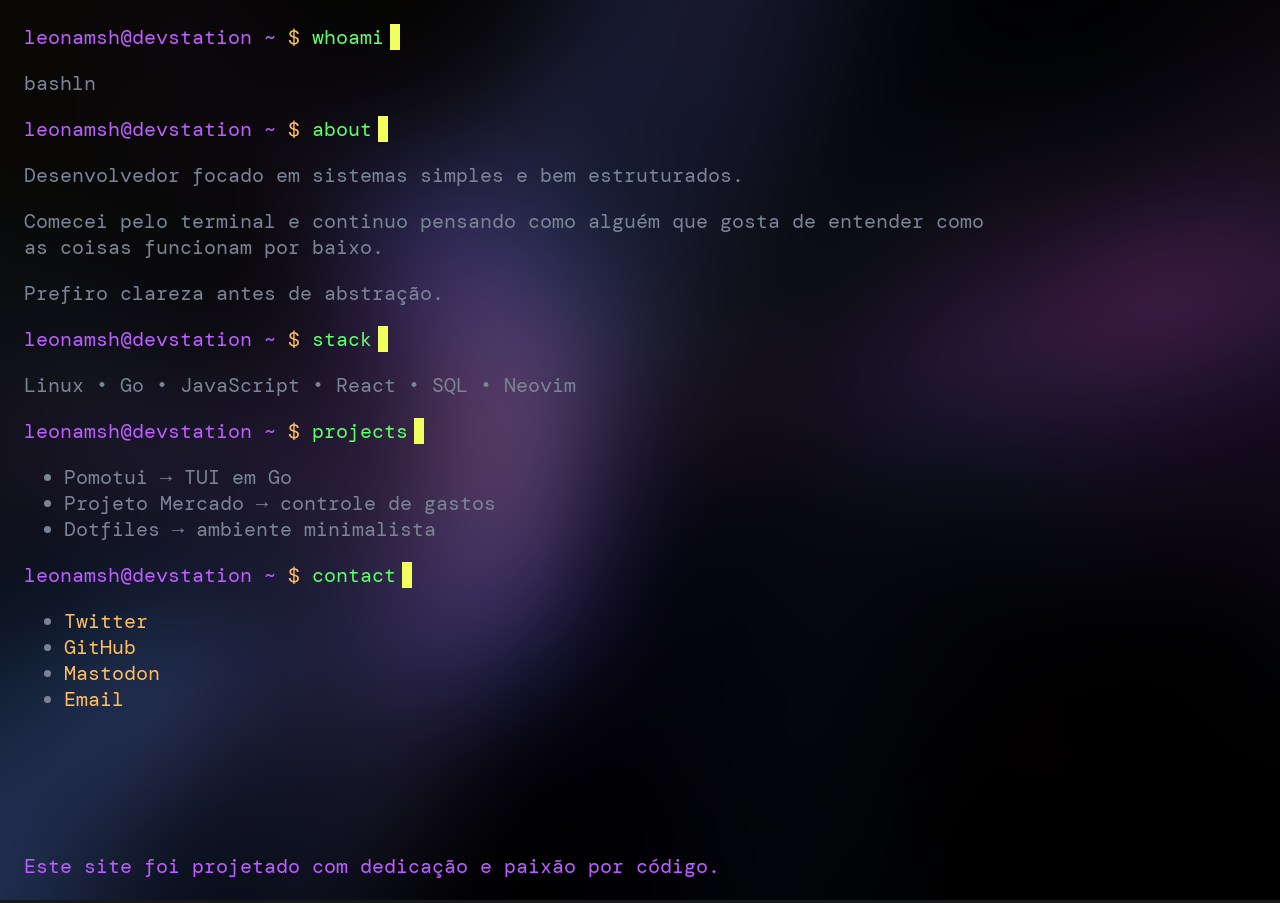
==== index.html @ ba49f823 "refresh portfolio content and accessibility" ====
<!doctype html>
<html lang="pt-br">
  <head>
    <meta charset="UTF-8" />
    <meta name="viewport" content="width=device-width, initial-scale=1" />
    <meta
      name="description"
      content="Portfólio de bashln: projetos, experiência e links."
    />
    <title>Leonamsh | Terminal Portfolio</title>
    <link rel="preconnect" href="https://fonts.googleapis.com" />
    <link rel="preconnect" href="https://fonts.gstatic.com" crossorigin />
    <link
      href="https://fonts.googleapis.com/css2?family=DM+Mono:ital,wght@0,300;0,400;0,500;1,300;1,400;1,500&display=swap"
      rel="stylesheet"
    />
    <link rel="stylesheet" href="assets/style/style.css" />
    <link rel="icon" type="image/x-icon" href="assets/images/favicon.ico" />
  </head>
  <body>
    <main id="terminal-container">
      <section class="terminal-block">
        <div class="typeme">
          <span class="text-secondary">leonamsh@devstation ~ </span
          ><span class="text-background"></span><span class="cursor">$ </span
          ><span class="command">whoami</span>
        </div>
        <div class="output">
          <p>bashln</p>
        </div>
      </section>

      <section class="terminal-block">
        <div class="typeme">
          <span class="text-secondary">leonamsh@devstation ~ </span
          ><span class="text-background"></span><span class="cursor">$ </span
          ><span class="command">about</span>
        </div>
        <div class="output">
          <p>Desenvolvedor focado em sistemas simples e bem estruturados.</p>
          <p>
            Comecei pelo terminal e continuo pensando como alguém que gosta de
            entender como as coisas funcionam por baixo.
          </p>
          <p>Prefiro clareza antes de abstração.</p>
        </div>
      </section>

      <section class="terminal-block">
        <div class="typeme">
          <span class="text-secondary">leonamsh@devstation ~ </span
          ><span class="text-background"></span><span class="cursor">$ </span
          ><span class="command">stack</span>
        </div>
        <div class="output">
          <p>Linux • Go • JavaScript • React • SQL • Neovim</p>
        </div>
      </section>

      <section class="terminal-block">
        <div class="typeme">
          <span class="text-secondary">leonamsh@devstation ~ </span
          ><span class="text-background"></span><span class="cursor">$ </span
          ><span class="command">projects</span>
        </div>
        <div class="output">
          <ul>
            <li>Pomotui → TUI em Go</li>
            <li>Projeto Mercado → controle de gastos</li>
            <li>Dotfiles → ambiente minimalista</li>
          </ul>
        </div>
      </section>

      <section class="terminal-block">
        <div class="typeme">
          <span class="text-secondary">leonamsh@devstation ~ </span
          ><span class="text-background"></span><span class="cursor">$ </span
          ><span class="command">contact</span>
        </div>
        <div class="output">
          <ul class="links">
            <li>
              <a
                class="twitter"
                href="https://x.com/bashln"
                aria-label="Twitter @bashln"
                rel="noopener noreferrer"
                target="_blank"
              >
                Twitter
              </a>
            </li>
            <li>
              <a
                class="github"
                href="https://github.com/bashln"
                aria-label="GitHub bashln"
                rel="noopener noreferrer"
                target="_blank"
              >
                GitHub
              </a>
            </li>
            <li>
              <a
                class="mastodon"
                href="https://mastodon.social/@leonam"
                aria-label="Mastodon @leonam@mastodon.social"
                rel="noopener noreferrer"
                target="_blank"
              >
                Mastodon
              </a>
            </li>
            <li>
              <a
                class="email"
                href="mailto:lpdmonteiro@gmail.com"
                aria-label="Email lpdmonteiro@gmail.com"
              >
                Email
              </a>
            </li>
          </ul>
        </div>
      </section>
    </main>
    <footer>Este site foi projetado com dedicação e paixão por código.</footer>
    <script type="module" src="assets/js/main.js"></script>
  </body>
</html>
---- assets/style/style.css ----
:root {
  --cyberdream-bg: #16181a;
  --cyberdream-bg-alt: #1e2124;
  --cyberdream-bg-highlight: #3c4048;
  --cyberdream-fg: #ffffff;
  --cyberdream-grey: #7b8496;
  --cyberdream-blue: #5ea1ff;
  --cyberdream-green: #5eff6c;
  --cyberdream-cyan: #5ef1ff;
  --cyberdream-red: #ff6e5e;
  --cyberdream-yellow: #f1ff5e;
  --cyberdream-magenta: #ff5ef1;
  --cyberdream-pink: #ff5ea0;
  --cyberdream-orange: #ffbd5e;
  --cyberdream-purple: #bd5eff;
}

* {
  background-color: transparent;
  font-family: "DM Mono", monospace;
  font-weight: 400;
  color: var(--cyberdream-grey);
}

body {
  min-height: 95vh;
  padding: 1rem;
  display: flex;
  flex-direction: column;
  font-size: 1rem;
  background-image: url("../images/bg-blurred.png");
  background-color: var(--cyberdream-bg);
  background-size: cover;
  background-attachment: fixed;
}

h3 {
  display: inline-block;
  font-size: inherit;
  padding: 0 0.5em;
  margin-bottom: 0;
  background-color: var(--cyberdream-bg-highlight);
  color: var(--cyberdream-cyan);
}

a {
  color: var(--cyberdream-orange);
  text-decoration: none;
}

footer {
  color: var(--cyberdream-purple);
  margin-top: auto;
}

.command {
  color: var(--cyberdream-green);
}

.text-background {
  color: var(--cyberdream-purple);
}

.text-secondary {
  color: var(--cyberdream-purple);
}

.linkedin:hover,
.twitter:hover {
  color: var(--cyberdream-red);
}

.bluesky:hover,
.mastodon:hover {
  color: var(--cyberdream-blue);
}

.instagram:hover {
  color: var(--cyberdream-red);
}

.github:hover {
  color: var(--cyberdream-green);
}

.cursor {
  color: var(--cyberdream-orange);
}

.terminal-block {
  opacity: 0;
  animation: fadeInBlock 0.5s ease-out forwards;
  margin-bottom: 1rem;
}

.typeme {
  width: 0;
  animation:
    typing var(--typing-speed) steps(var(--num-chars)) forwards,
    blink 0.5s step-end infinite alternate; /* Adicione esta parte de volta */
  white-space: nowrap;
  overflow: hidden;
  border-right: 10px solid var(--cyberdream-yellow);
}

.output {
  width: 100%;
  max-width: 80ch;
  opacity: 0;
  animation: fade 1s ease-out forwards;
}
.output > * {
  opacity: 0;
  animation: fadeIn 1s ease-out forwards;
}

@keyframes typing {
  0% {
    width: 0;
  }
  100% {
    width: calc(var(--num-chars) * 1ch + 0.5ch);
  }
}

@keyframes blink {
  50% {
    border-color: transparent;
  }
}

@keyframes fadeIn {
  from {
    opacity: 0;
  }
  to {
    opacity: 1;
  }
}

@keyframes fadeInBlock {
  0% {
    opacity: 0;
    transform: translateY(10px);
  }
  100% {
    opacity: 1;
    transform: translateY(0);
  }
}

@keyframes fade {
  0% {
    opacity: 0;
  }
  50% {
    opacity: 0;
  }
  100% {
    opacity: 1;
  }
}
@media (min-width: 600px) {
  body {
    font-size: 1.25rem;
  }
}

@media (prefers-reduced-motion: reduce) {
  * {
    animation: none !important;
    transition: none !important;
  }
  html:focus-within {
    scroll-behavior: auto;
  }
}
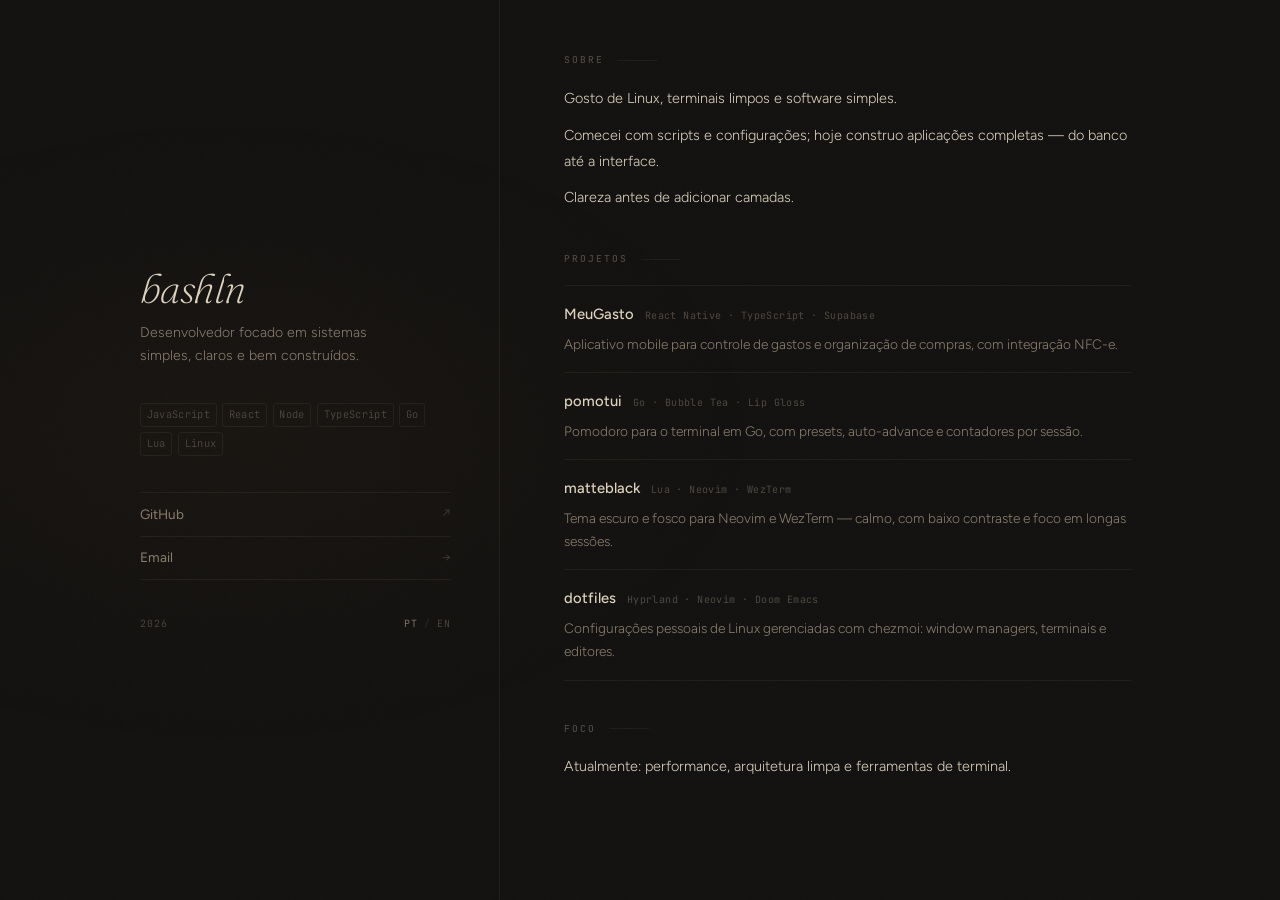
==== commit 1ed57152: "refactor: complete portfolio redesign with warm graphite palette, bilingual JS, and grain texture" ====
--- a/index.html
+++ b/index.html
@@ -5,128 +5,313 @@
     <meta name="viewport" content="width=device-width, initial-scale=1" />
     <meta
       name="description"
-      content="Portfólio de bashln: projetos, experiência e links."
-    />
-    <title>Leonamsh | Terminal Portfolio</title>
+      content="bashln — desenvolvedor focado em sistemas simples, claros e bem construídos."
+    />
+    <meta name="theme-color" content="#121110" />
+    <meta name="color-scheme" content="dark" />
+    <link rel="canonical" href="https://bashln.github.io/portfolio/" />
+    <meta property="og:type" content="website" />
+    <meta property="og:title" content="bashln" />
+    <meta
+      property="og:description"
+      content="Desenvolvedor focado em sistemas simples, claros e bem construídos."
+    />
+    <meta property="og:url" content="https://bashln.github.io/portfolio/" />
+    <meta
+      property="og:image"
+      content="https://bashln.github.io/portfolio/assets/images/og.png"
+    />
+    <meta property="og:image:width" content="1200" />
+    <meta property="og:image:height" content="630" />
+    <meta property="og:image:alt" content="bashln — portfolio" />
+    <meta property="og:locale" content="pt_BR" />
+    <meta property="og:locale:alternate" content="en_US" />
+    <meta name="twitter:card" content="summary_large_image" />
+    <title>bashln</title>
+    <script type="application/ld+json">
+      {
+        "@context": "https://schema.org",
+        "@type": "Person",
+        "name": "bashln",
+        "url": "https://bashln.github.io/portfolio/",
+        "email": "lpdmonteiro@gmail.com",
+        "jobTitle": "Desenvolvedor",
+        "description": "Desenvolvedor focado em sistemas simples, claros e bem construídos.",
+        "sameAs": ["https://github.com/bashln"]
+      }
+    </script>
     <link rel="preconnect" href="https://fonts.googleapis.com" />
     <link rel="preconnect" href="https://fonts.gstatic.com" crossorigin />
     <link
-      href="https://fonts.googleapis.com/css2?family=DM+Mono:ital,wght@0,300;0,400;0,500;1,300;1,400;1,500&display=swap"
+      href="https://fonts.googleapis.com/css2?family=Fraunces:ital,opsz,wght@0,9..144,200;1,9..144,200&family=JetBrains+Mono:wght@400;500&family=Figtree:wght@300;400;500&display=swap"
       rel="stylesheet"
     />
     <link rel="stylesheet" href="assets/style/style.css" />
     <link rel="icon" type="image/x-icon" href="assets/images/favicon.ico" />
+    <link
+      rel="icon"
+      type="image/png"
+      sizes="32x32"
+      href="assets/images/favicon-32x32.png"
+    />
+    <link
+      rel="icon"
+      type="image/png"
+      sizes="16x16"
+      href="assets/images/favicon-16x16.png"
+    />
+    <link
+      rel="icon"
+      type="image/png"
+      sizes="192x192"
+      href="assets/images/android-chrome-192x192.png"
+    />
+    <link
+      rel="icon"
+      type="image/png"
+      sizes="512x512"
+      href="assets/images/android-chrome-512x512.png"
+    />
+    <link
+      rel="apple-touch-icon"
+      sizes="180x180"
+      href="assets/images/apple-touch-icon.png"
+    />
   </head>
   <body>
-    <main id="terminal-container">
-      <section class="terminal-block">
-        <div class="typeme">
-          <span class="text-secondary">leonamsh@devstation ~ </span
-          ><span class="text-background"></span><span class="cursor">$ </span
-          ><span class="command">whoami</span>
+    <div class="layout">
+      <aside class="sidebar">
+        <div class="sidebar-inner">
+          <header class="identity">
+            <h1>bashln</h1>
+            <p
+              class="tagline"
+              data-pt="Desenvolvedor focado em sistemas simples, claros e bem construídos."
+              data-en="Developer focused on simple, clear, and well-built systems."
+            >
+              Desenvolvedor focado em sistemas simples, claros e bem construídos.
+            </p>
+          </header>
+
+          <p class="stack">
+            <span>JavaScript</span><span>React</span><span>Node</span
+            ><span>TypeScript</span><span>Go</span><span>Lua</span
+            ><span>Linux</span>
+          </p>
+
+          <nav
+            class="links"
+            aria-label="Principal"
+            data-aria-pt="Principal"
+            data-aria-en="Primary"
+          >
+            <a
+              href="https://github.com/bashln"
+              rel="noopener noreferrer"
+              target="_blank"
+            >
+              <span>GitHub</span>
+              <span class="link-arrow">↗</span>
+            </a>
+            <a href="mailto:lpdmonteiro@gmail.com">
+              <span>Email</span>
+              <span class="link-arrow">→</span>
+            </a>
+          </nav>
+
+          <footer class="meta-row">
+            <span class="year">2026</span>
+            <div
+              class="lang-toggle"
+              role="group"
+              aria-label="Idioma / Language"
+            >
+              <button type="button" data-lang="pt" aria-current="true">
+                PT
+              </button>
+              <span class="lang-sep" aria-hidden="true">/</span>
+              <button type="button" data-lang="en">EN</button>
+            </div>
+          </footer>
         </div>
-        <div class="output">
-          <p>bashln</p>
-        </div>
-      </section>
-
-      <section class="terminal-block">
-        <div class="typeme">
-          <span class="text-secondary">leonamsh@devstation ~ </span
-          ><span class="text-background"></span><span class="cursor">$ </span
-          ><span class="command">about</span>
-        </div>
-        <div class="output">
-          <p>Desenvolvedor focado em sistemas simples e bem estruturados.</p>
-          <p>
-            Comecei pelo terminal e continuo pensando como alguém que gosta de
-            entender como as coisas funcionam por baixo.
-          </p>
-          <p>Prefiro clareza antes de abstração.</p>
-        </div>
-      </section>
-
-      <section class="terminal-block">
-        <div class="typeme">
-          <span class="text-secondary">leonamsh@devstation ~ </span
-          ><span class="text-background"></span><span class="cursor">$ </span
-          ><span class="command">stack</span>
-        </div>
-        <div class="output">
-          <p>Linux • Go • JavaScript • React • SQL • Neovim</p>
-        </div>
-      </section>
-
-      <section class="terminal-block">
-        <div class="typeme">
-          <span class="text-secondary">leonamsh@devstation ~ </span
-          ><span class="text-background"></span><span class="cursor">$ </span
-          ><span class="command">projects</span>
-        </div>
-        <div class="output">
-          <ul>
-            <li>Pomotui → TUI em Go</li>
-            <li>Projeto Mercado → controle de gastos</li>
-            <li>Dotfiles → ambiente minimalista</li>
-          </ul>
-        </div>
-      </section>
-
-      <section class="terminal-block">
-        <div class="typeme">
-          <span class="text-secondary">leonamsh@devstation ~ </span
-          ><span class="text-background"></span><span class="cursor">$ </span
-          ><span class="command">contact</span>
-        </div>
-        <div class="output">
-          <ul class="links">
-            <li>
-              <a
-                class="twitter"
-                href="https://x.com/bashln"
-                aria-label="Twitter @bashln"
-                rel="noopener noreferrer"
-                target="_blank"
+      </aside>
+
+      <main class="content">
+        <section class="section">
+          <h2 data-pt="Sobre" data-en="About">Sobre</h2>
+          <p
+            data-pt="Gosto de Linux, terminais limpos e software simples."
+            data-en="I like Linux, clean terminals, and simple software."
+          >
+            Gosto de Linux, terminais limpos e software simples.
+          </p>
+          <p
+            data-pt="Comecei com scripts e configurações; hoje construo aplicações completas — do banco até a interface."
+            data-en="I started with scripts and configs; today I build full applications — from database to interface."
+          >
+            Comecei com scripts e configurações; hoje construo aplicações
+            completas — do banco até a interface.
+          </p>
+          <p
+            data-pt="Clareza antes de adicionar camadas."
+            data-en="Clarity before adding layers."
+          >
+            Clareza antes de adicionar camadas.
+          </p>
+        </section>
+
+        <section class="section">
+          <h2 data-pt="Projetos" data-en="Projects">Projetos</h2>
+          <ul class="projects">
+            <li class="project">
+              <div class="project-head">
+                <a
+                  href="https://github.com/bashln/MeuGasto"
+                  rel="noopener noreferrer"
+                  target="_blank"
+                >
+                  MeuGasto
+                </a>
+                <span class="project-stack"
+                  >React Native · TypeScript · Supabase</span
+                >
+              </div>
+              <p
+                data-pt="Aplicativo mobile para controle de gastos e organização de compras, com integração NFC-e."
+                data-en="Mobile app for expense tracking and shopping organization, with NFC-e receipt integration."
               >
-                Twitter
-              </a>
+                Aplicativo mobile para controle de gastos e organização de
+                compras, com integração NFC-e.
+              </p>
             </li>
-            <li>
-              <a
-                class="github"
-                href="https://github.com/bashln"
-                aria-label="GitHub bashln"
-                rel="noopener noreferrer"
-                target="_blank"
+            <li class="project">
+              <div class="project-head">
+                <a
+                  href="https://github.com/bashln/pomotui"
+                  rel="noopener noreferrer"
+                  target="_blank"
+                >
+                  pomotui
+                </a>
+                <span class="project-stack">Go · Bubble Tea · Lip Gloss</span>
+              </div>
+              <p
+                data-pt="Pomodoro para o terminal em Go, com presets, auto-advance e contadores por sessão."
+                data-en="A Pomodoro TUI in Go, with presets, auto-advance, and per-session counters."
               >
-                GitHub
-              </a>
+                Pomodoro para o terminal em Go, com presets, auto-advance e
+                contadores por sessão.
+              </p>
             </li>
-            <li>
-              <a
-                class="mastodon"
-                href="https://mastodon.social/@leonam"
-                aria-label="Mastodon @leonam@mastodon.social"
-                rel="noopener noreferrer"
-                target="_blank"
+            <li class="project">
+              <div class="project-head">
+                <a
+                  href="https://github.com/bashln/matteblack"
+                  rel="noopener noreferrer"
+                  target="_blank"
+                >
+                  matteblack
+                </a>
+                <span class="project-stack">Lua · Neovim · WezTerm</span>
+              </div>
+              <p
+                data-pt="Tema escuro e fosco para Neovim e WezTerm — calmo, com baixo contraste e foco em longas sessões."
+                data-en="A dark, matte theme for Neovim and WezTerm — calm, low-contrast, built for long sessions."
               >
-                Mastodon
-              </a>
+                Tema escuro e fosco para Neovim e WezTerm — calmo, com baixo
+                contraste e foco em longas sessões.
+              </p>
             </li>
-            <li>
-              <a
-                class="email"
-                href="mailto:lpdmonteiro@gmail.com"
-                aria-label="Email lpdmonteiro@gmail.com"
+            <li class="project">
+              <div class="project-head">
+                <a
+                  href="https://github.com/bashln/dotfiles"
+                  rel="noopener noreferrer"
+                  target="_blank"
+                >
+                  dotfiles
+                </a>
+                <span class="project-stack"
+                  >Hyprland · Neovim · Doom Emacs</span
+                >
+              </div>
+              <p
+                data-pt="Configurações pessoais de Linux gerenciadas com chezmoi: window managers, terminais e editores."
+                data-en="Personal Linux configs managed with chezmoi: window managers, terminals, and editors."
               >
-                Email
-              </a>
+                Configurações pessoais de Linux gerenciadas com chezmoi: window
+                managers, terminais e editores.
+              </p>
             </li>
           </ul>
-        </div>
-      </section>
-    </main>
-    <footer>Este site foi projetado com dedicação e paixão por código.</footer>
-    <script type="module" src="assets/js/main.js"></script>
+        </section>
+
+        <section class="section">
+          <h2 data-pt="Foco" data-en="Focus">Foco</h2>
+          <p
+            data-pt="Atualmente: performance, arquitetura limpa e ferramentas de terminal."
+            data-en="Current focus: performance, clean architecture, and terminal tooling."
+          >
+            Atualmente: performance, arquitetura limpa e ferramentas de
+            terminal.
+          </p>
+        </section>
+      </main>
+    </div>
+
+    <div class="grain" aria-hidden="true"></div>
+
+    <script>
+      (function () {
+        var KEY = 'bashln-lang';
+        var html = document.documentElement;
+        var saved = null;
+        try {
+          saved = localStorage.getItem(KEY);
+        } catch (_) {}
+        var initial = saved === 'en' || saved === 'pt' ? saved : 'pt';
+        apply(initial);
+
+        document
+          .querySelectorAll('.lang-toggle button')
+          .forEach(function (btn) {
+            btn.addEventListener('click', function () {
+              apply(btn.dataset.lang);
+            });
+          });
+
+        function apply(lang) {
+          html.setAttribute('lang', lang === 'pt' ? 'pt-br' : 'en');
+          try {
+            localStorage.setItem(KEY, lang);
+          } catch (_) {}
+
+          document
+            .querySelectorAll('[data-pt][data-en]')
+            .forEach(function (el) {
+              el.textContent = el.dataset[lang];
+            });
+
+          document
+            .querySelectorAll('[data-aria-pt][data-aria-en]')
+            .forEach(function (el) {
+              el.setAttribute(
+                'aria-label',
+                lang === 'pt' ? el.dataset.ariaPt : el.dataset.ariaEn
+              );
+            });
+
+          document
+            .querySelectorAll('.lang-toggle button')
+            .forEach(function (btn) {
+              if (btn.dataset.lang === lang) {
+                btn.setAttribute('aria-current', 'true');
+              } else {
+                btn.removeAttribute('aria-current');
+              }
+            });
+        }
+      })();
+    </script>
   </body>
 </html>
--- a/assets/style/style.css
+++ b/assets/style/style.css
@@ -1,177 +1,460 @@
+/* ── Tokens ────────────────────────────────────────────── */
 :root {
-  --cyberdream-bg: #16181a;
-  --cyberdream-bg-alt: #1e2124;
-  --cyberdream-bg-highlight: #3c4048;
-  --cyberdream-fg: #ffffff;
-  --cyberdream-grey: #7b8496;
-  --cyberdream-blue: #5ea1ff;
-  --cyberdream-green: #5eff6c;
-  --cyberdream-cyan: #5ef1ff;
-  --cyberdream-red: #ff6e5e;
-  --cyberdream-yellow: #f1ff5e;
-  --cyberdream-magenta: #ff5ef1;
-  --cyberdream-pink: #ff5ea0;
-  --cyberdream-orange: #ffbd5e;
-  --cyberdream-purple: #bd5eff;
-}
-
-* {
-  background-color: transparent;
-  font-family: "DM Mono", monospace;
+  --bg:           #121110;
+  --border:       rgba(218, 200, 165, 0.07);
+  --border-mid:   rgba(218, 200, 165, 0.13);
+
+  --text:         #ddd3be;
+  --text-mid:     #897d6c;
+  --text-dim:     #4e4740;
+
+  --accent:       #c4925a;
+  --accent-hover: #d4a46a;
+
+  --ff-display: 'Fraunces', Georgia, serif;
+  --ff-mono:    'JetBrains Mono', 'Courier New', monospace;
+  --ff-body:    'Figtree', system-ui, sans-serif;
+}
+
+/* ── Reset ─────────────────────────────────────────────── */
+*, *::before, *::after {
+  box-sizing: border-box;
+}
+
+/* ── Base ──────────────────────────────────────────────── */
+html {
+  font-size: 16px;
+}
+
+body {
+  margin: 0;
+  min-height: 100vh;
+  background-color: var(--bg);
+  color: var(--text);
+  font-family: var(--ff-body);
+  font-weight: 300;
+  line-height: 1.7;
+  -webkit-font-smoothing: antialiased;
+  -moz-osx-font-smoothing: grayscale;
+}
+
+/* Ambient warm glow — barely perceptible */
+body::before {
+  content: '';
+  position: fixed;
+  inset: 0;
+  background: radial-gradient(
+    ellipse 65% 55% at 18% 48%,
+    rgba(175, 115, 55, 0.04) 0%,
+    transparent 65%
+  );
+  pointer-events: none;
+  z-index: 0;
+}
+
+/* ── Grain ─────────────────────────────────────────────── */
+.grain {
+  position: fixed;
+  inset: 0;
+  pointer-events: none;
+  z-index: 9999;
+  opacity: 0.028;
+  background-image: url("data:image/svg+xml,%3Csvg viewBox='0 0 256 256' xmlns='http://www.w3.org/2000/svg'%3E%3Cfilter id='n'%3E%3CfeTurbulence type='fractalNoise' baseFrequency='0.88' numOctaves='4' stitchTiles='stitch'/%3E%3C/filter%3E%3Crect width='256' height='256' filter='url(%23n)'/%3E%3C/svg%3E");
+  background-repeat: repeat;
+  background-size: 256px 256px;
+}
+
+/* ── Links ─────────────────────────────────────────────── */
+a {
+  color: var(--accent);
+  text-decoration: none;
+  transition: color 200ms ease;
+}
+
+a:hover {
+  color: var(--accent-hover);
+}
+
+a:focus-visible {
+  outline: 1px solid var(--accent);
+  outline-offset: 3px;
+  border-radius: 2px;
+}
+
+/* ── Layout ────────────────────────────────────────────── */
+.layout {
+  position: relative;
+  z-index: 1;
+  display: grid;
+  grid-template-columns: minmax(240px, 37%) minmax(0, 63%);
+  max-width: 1080px;
+  margin: 0 auto;
+  animation: surface 0.55s cubic-bezier(0.16, 1, 0.3, 1) both;
+}
+
+@keyframes surface {
+  from { opacity: 0; transform: translateY(10px); }
+  to   { opacity: 1; transform: translateY(0); }
+}
+
+@media (prefers-reduced-motion: reduce) {
+  .layout {
+    animation: none;
+  }
+
+  .links a,
+  .project {
+    transition-property: color, background-color;
+  }
+}
+
+/* ── Sidebar ───────────────────────────────────────────── */
+.sidebar {
+  position: sticky;
+  top: 0;
+  height: 100vh;
+  display: flex;
+  align-items: center;
+  padding: 0 3rem 0 2.5rem;
+  border-right: 1px solid var(--border);
+}
+
+.sidebar-inner {
+  display: flex;
+  flex-direction: column;
+  gap: 2.25rem;
+  width: 100%;
+}
+
+/* Name */
+.identity h1 {
+  font-family: var(--ff-display);
+  font-weight: 200;
+  font-style: italic;
+  font-size: clamp(2.25rem, 3.2vw, 2.85rem);
+  letter-spacing: -0.015em;
+  line-height: 1.05;
+  margin: 0 0 0.65rem;
+  color: var(--text);
+}
+
+.tagline {
+  font-family: var(--ff-body);
+  font-weight: 300;
+  font-size: 0.875rem;
+  line-height: 1.65;
+  color: var(--text-mid);
+  margin: 0;
+  max-width: 30ch;
+}
+
+/* Stack chips */
+.stack {
+  display: flex;
+  flex-wrap: wrap;
+  gap: 0.35rem;
+  margin: 0;
+}
+
+.stack span {
+  font-family: var(--ff-mono);
+  font-size: 0.65rem;
+  letter-spacing: 0.03em;
+  color: var(--text-dim);
+  padding: 0.2em 0.55em;
+  border: 1px solid var(--border);
+  border-radius: 3px;
+  transition: color 200ms ease, border-color 200ms ease;
+}
+
+.stack span:hover {
+  color: var(--text-mid);
+  border-color: var(--border-mid);
+}
+
+/* Nav links */
+.links {
+  display: flex;
+  flex-direction: column;
+}
+
+.links a {
+  display: flex;
+  align-items: center;
+  justify-content: space-between;
+  padding: 0.6rem 0;
+  font-family: var(--ff-body);
   font-weight: 400;
-  color: var(--cyberdream-grey);
-}
-
-body {
-  min-height: 95vh;
-  padding: 1rem;
-  display: flex;
-  flex-direction: column;
-  font-size: 1rem;
-  background-image: url("../images/bg-blurred.png");
-  background-color: var(--cyberdream-bg);
-  background-size: cover;
-  background-attachment: fixed;
-}
-
-h3 {
+  font-size: 0.85rem;
+  color: var(--text-mid);
+  border-bottom: 1px solid var(--border);
+  transition: color 180ms ease, padding-left 180ms ease;
+}
+
+.links a:first-child {
+  border-top: 1px solid var(--border);
+}
+
+.links a:hover {
+  color: var(--text);
+  padding-left: 0.35rem;
+}
+
+.link-arrow {
+  font-size: 0.75rem;
+  opacity: 0.35;
+  transition: opacity 180ms ease, color 180ms ease;
+}
+
+.links a:hover .link-arrow {
+  opacity: 0.7;
+  color: var(--accent);
+}
+
+/* Footer row: year + language toggle */
+.meta-row {
+  display: flex;
+  align-items: center;
+  justify-content: space-between;
+  gap: 1rem;
+  font-family: var(--ff-mono);
+  font-size: 0.62rem;
+  letter-spacing: 0.1em;
+  color: var(--text-dim);
+}
+
+.year {
   display: inline-block;
-  font-size: inherit;
-  padding: 0 0.5em;
+}
+
+.lang-toggle {
+  display: inline-flex;
+  align-items: center;
+  gap: 0.35rem;
+}
+
+.lang-toggle button {
+  appearance: none;
+  background: none;
+  border: 0;
+  padding: 0.65rem 0.4rem;
+  margin: -0.65rem -0.4rem;
+  font: inherit;
+  letter-spacing: inherit;
+  color: var(--text-dim);
+  cursor: pointer;
+  transition: color 180ms ease;
+}
+
+.lang-toggle button:hover {
+  color: var(--text-mid);
+}
+
+.lang-toggle button[aria-current='true'] {
+  color: var(--text-mid);
+}
+
+.lang-toggle button[aria-current='true']:hover {
+  color: var(--text);
+}
+
+.lang-toggle button:focus-visible {
+  outline: 1px solid var(--accent);
+  outline-offset: 3px;
+  border-radius: 2px;
+}
+
+.lang-sep {
+  color: var(--text-dim);
+  opacity: 0.5;
+}
+
+/* ── Content ───────────────────────────────────────────── */
+.content {
+  padding: 3.25rem 3rem 3.5rem 4rem;
+}
+
+/* ── Sections ──────────────────────────────────────────── */
+.section {
+  margin-bottom: 2.5rem;
+}
+
+.section:last-child {
   margin-bottom: 0;
-  background-color: var(--cyberdream-bg-highlight);
-  color: var(--cyberdream-cyan);
-}
-
-a {
-  color: var(--cyberdream-orange);
-  text-decoration: none;
-}
-
-footer {
-  color: var(--cyberdream-purple);
-  margin-top: auto;
-}
-
-.command {
-  color: var(--cyberdream-green);
-}
-
-.text-background {
-  color: var(--cyberdream-purple);
-}
-
-.text-secondary {
-  color: var(--cyberdream-purple);
-}
-
-.linkedin:hover,
-.twitter:hover {
-  color: var(--cyberdream-red);
-}
-
-.bluesky:hover,
-.mastodon:hover {
-  color: var(--cyberdream-blue);
-}
-
-.instagram:hover {
-  color: var(--cyberdream-red);
-}
-
-.github:hover {
-  color: var(--cyberdream-green);
-}
-
-.cursor {
-  color: var(--cyberdream-orange);
-}
-
-.terminal-block {
-  opacity: 0;
-  animation: fadeInBlock 0.5s ease-out forwards;
-  margin-bottom: 1rem;
-}
-
-.typeme {
-  width: 0;
-  animation:
-    typing var(--typing-speed) steps(var(--num-chars)) forwards,
-    blink 0.5s step-end infinite alternate; /* Adicione esta parte de volta */
-  white-space: nowrap;
-  overflow: hidden;
-  border-right: 10px solid var(--cyberdream-yellow);
-}
-
-.output {
-  width: 100%;
-  max-width: 80ch;
-  opacity: 0;
-  animation: fade 1s ease-out forwards;
-}
-.output > * {
-  opacity: 0;
-  animation: fadeIn 1s ease-out forwards;
-}
-
-@keyframes typing {
-  0% {
-    width: 0;
-  }
-  100% {
-    width: calc(var(--num-chars) * 1ch + 0.5ch);
-  }
-}
-
-@keyframes blink {
-  50% {
-    border-color: transparent;
-  }
-}
-
-@keyframes fadeIn {
-  from {
-    opacity: 0;
-  }
-  to {
-    opacity: 1;
-  }
-}
-
-@keyframes fadeInBlock {
-  0% {
-    opacity: 0;
-    transform: translateY(10px);
-  }
-  100% {
-    opacity: 1;
-    transform: translateY(0);
-  }
-}
-
-@keyframes fade {
-  0% {
-    opacity: 0;
-  }
-  50% {
-    opacity: 0;
-  }
-  100% {
-    opacity: 1;
-  }
-}
-@media (min-width: 600px) {
-  body {
-    font-size: 1.25rem;
-  }
-}
-
-@media (prefers-reduced-motion: reduce) {
-  * {
-    animation: none !important;
-    transition: none !important;
-  }
-  html:focus-within {
-    scroll-behavior: auto;
-  }
-}
+}
+
+.section h2 {
+  font-family: var(--ff-mono);
+  font-size: 0.6rem;
+  font-weight: 500;
+  text-transform: uppercase;
+  letter-spacing: 0.22em;
+  color: var(--text-dim);
+  margin: 0 0 1.1rem;
+  display: flex;
+  align-items: center;
+  gap: 0.8rem;
+}
+
+.section h2::after {
+  content: '';
+  display: block;
+  width: 2.5rem;
+  height: 1px;
+  background: var(--border);
+}
+
+.section > p {
+  font-size: 0.9rem;
+  line-height: 1.8;
+  color: var(--text);
+  margin: 0 0 0.75em;
+}
+
+.section > p:last-child {
+  margin-bottom: 0;
+}
+
+/* ── Projects ──────────────────────────────────────────── */
+.projects {
+  list-style: none;
+  padding: 0;
+  margin: 0;
+}
+
+.project {
+  padding: 1rem 0;
+  border-bottom: 1px solid var(--border);
+  transition: padding-left 180ms ease;
+}
+
+.project:first-child {
+  border-top: 1px solid var(--border);
+}
+
+.project:hover {
+  padding-left: 0.6rem;
+}
+
+.project-head {
+  display: flex;
+  flex-wrap: wrap;
+  align-items: baseline;
+  gap: 0.7rem;
+  margin-bottom: 0.35rem;
+}
+
+.project-head a {
+  font-family: var(--ff-body);
+  font-weight: 500;
+  font-size: 0.925rem;
+  color: var(--text);
+  transition: color 180ms ease;
+}
+
+.project-head a:hover {
+  color: var(--accent);
+}
+
+.project-stack {
+  font-family: var(--ff-mono);
+  font-size: 0.63rem;
+  letter-spacing: 0.04em;
+  color: var(--text-dim);
+  font-weight: 400;
+}
+
+.project > p {
+  font-size: 0.855rem;
+  line-height: 1.7;
+  color: var(--text-mid);
+  margin: 0;
+}
+
+/* ── Responsive ────────────────────────────────────────── */
+@media (max-width: 860px) {
+  .layout {
+    grid-template-columns: 1fr;
+  }
+
+  .sidebar {
+    position: static;
+    height: auto;
+    padding: 3rem 1.5rem 2.25rem;
+    border-right: none;
+    border-bottom: 1px solid var(--border);
+  }
+
+  .content {
+    padding: 2.5rem 1.5rem 4rem;
+  }
+}
+
+@media (max-height: 820px) and (min-width: 861px) {
+  .sidebar {
+    align-items: flex-start;
+    padding-top: 3rem;
+    padding-bottom: 2rem;
+  }
+
+  .sidebar-inner {
+    gap: 1.75rem;
+  }
+
+  .content {
+    padding: 2.25rem 3rem 2.5rem 4rem;
+  }
+
+  .section {
+    margin-bottom: 1.75rem;
+  }
+
+  .section h2 {
+    margin-bottom: 0.85rem;
+  }
+
+  .project {
+    padding: 0.8rem 0;
+  }
+}
+
+@media (max-height: 760px) and (min-width: 861px) {
+  .sidebar {
+    padding-top: 2rem;
+    padding-bottom: 1.5rem;
+  }
+
+  .sidebar-inner {
+    gap: 1.35rem;
+  }
+
+  .content {
+    padding: 1.75rem 3rem 2rem 4rem;
+  }
+
+  .section {
+    margin-bottom: 1.25rem;
+  }
+
+  .section h2 {
+    margin-bottom: 0.7rem;
+  }
+
+  .project {
+    padding: 0.65rem 0;
+  }
+}
+
+@media (min-width: 861px) {
+  html,
+  body,
+  .content {
+    scrollbar-width: none;
+  }
+
+  html::-webkit-scrollbar,
+  body::-webkit-scrollbar,
+  .content::-webkit-scrollbar {
+    display: none;
+  }
+}
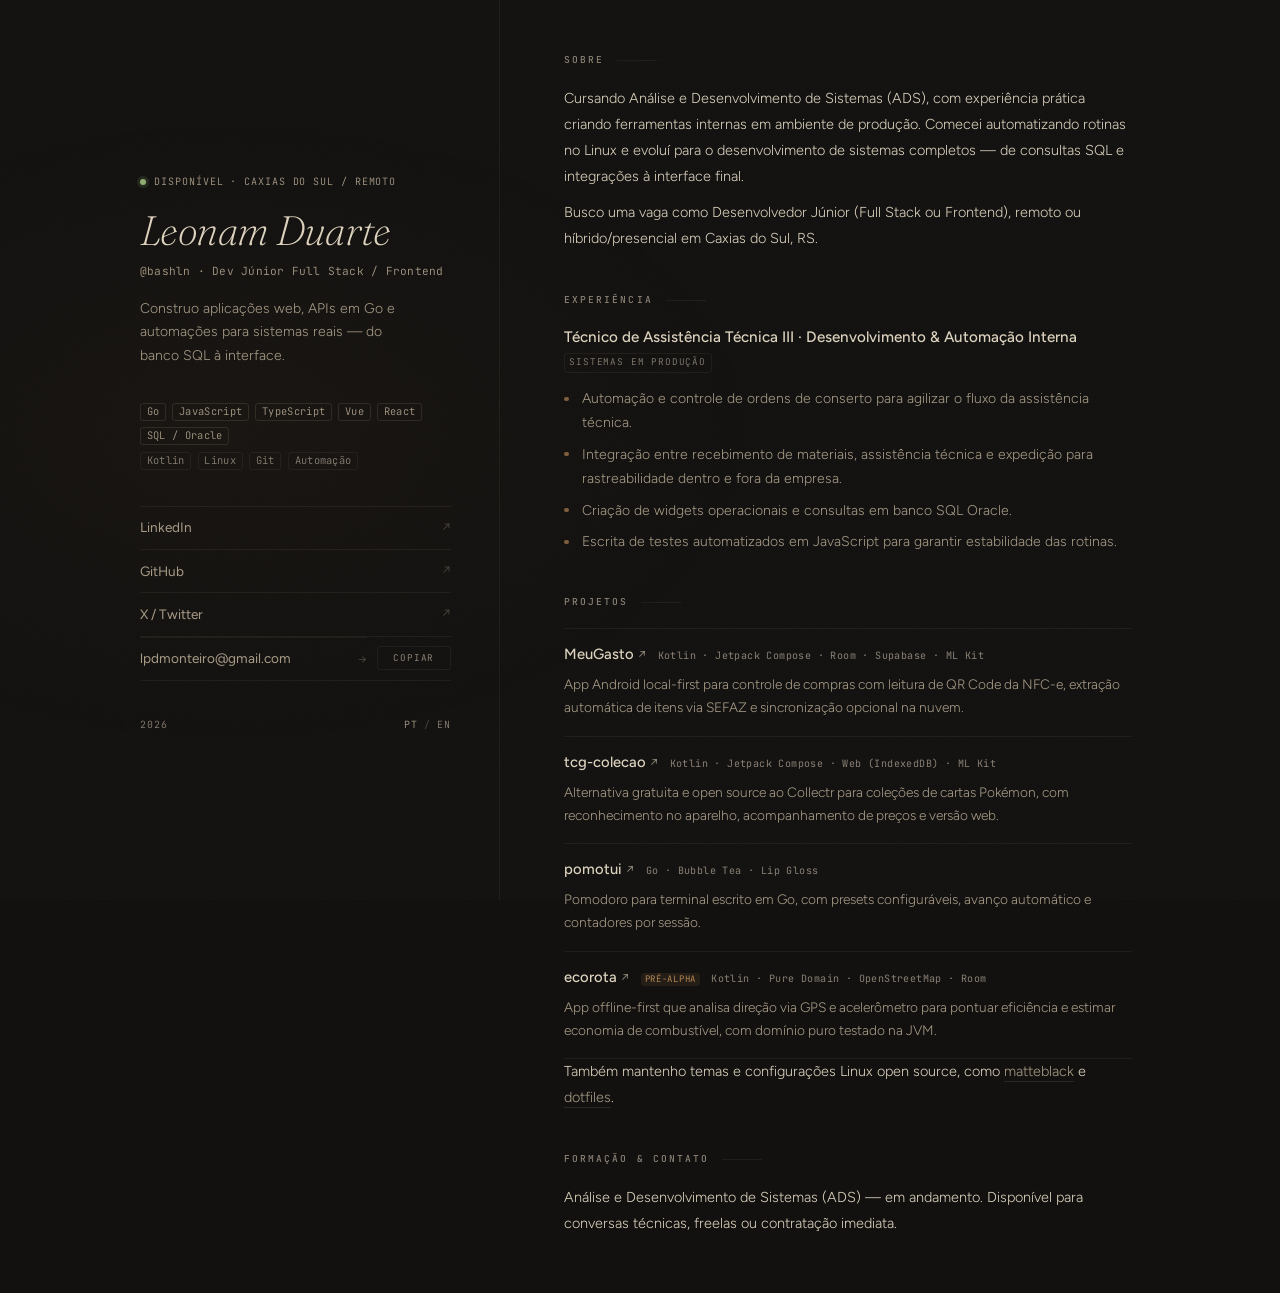
==== commit 27509ad2: "feat: finish portfolio content refresh with styled sections Add CSS for the new availability badge, " ====
--- a/index.html
+++ b/index.html
@@ -5,16 +5,19 @@
     <meta name="viewport" content="width=device-width, initial-scale=1" />
     <meta
       name="description"
-      content="bashln — desenvolvedor focado em sistemas simples, claros e bem construídos."
+      content="Leonam Duarte (bashln) — Desenvolvedor Júnior Full Stack e Frontend. Experiência com automação, ordens de serviço, SQL Oracle, Go, JavaScript, Vue e React. Caxias do Sul - RS e remoto."
     />
     <meta name="theme-color" content="#121110" />
     <meta name="color-scheme" content="dark" />
     <link rel="canonical" href="https://bashln.github.io/portfolio/" />
     <meta property="og:type" content="website" />
-    <meta property="og:title" content="bashln" />
+    <meta
+      property="og:title"
+      content="Leonam Duarte (bashln) — Desenvolvedor Júnior Full Stack / Frontend"
+    />
     <meta
       property="og:description"
-      content="Desenvolvedor focado em sistemas simples, claros e bem construídos."
+      content="Go, JavaScript, Vue, React, SQL Oracle e automação de processos. Aberto a oportunidades remotas ou híbridas/presenciais em Caxias do Sul - RS."
     />
     <meta property="og:url" content="https://bashln.github.io/portfolio/" />
     <meta
@@ -23,21 +26,47 @@
     />
     <meta property="og:image:width" content="1200" />
     <meta property="og:image:height" content="630" />
-    <meta property="og:image:alt" content="bashln — portfolio" />
+    <meta
+      property="og:image:alt"
+      content="Leonam Duarte (bashln) — Desenvolvedor Júnior Full Stack / Frontend"
+    />
     <meta property="og:locale" content="pt_BR" />
     <meta property="og:locale:alternate" content="en_US" />
     <meta name="twitter:card" content="summary_large_image" />
-    <title>bashln</title>
+    <title>Leonam Duarte (bashln) — Desenvolvedor Júnior</title>
     <script type="application/ld+json">
       {
         "@context": "https://schema.org",
         "@type": "Person",
-        "name": "bashln",
+        "name": "Leonam Duarte",
+        "alternateName": "bashln",
         "url": "https://bashln.github.io/portfolio/",
         "email": "lpdmonteiro@gmail.com",
-        "jobTitle": "Desenvolvedor",
-        "description": "Desenvolvedor focado em sistemas simples, claros e bem construídos.",
-        "sameAs": ["https://github.com/bashln"]
+        "jobTitle": "Desenvolvedor Júnior (Full Stack / Frontend)",
+        "description": "Desenvolvedor Júnior com experiência prática em automação, ordens de serviço, integrações entre áreas, SQL Oracle, Go, JavaScript, Vue e React.",
+        "address": {
+          "@type": "PostalAddress",
+          "addressLocality": "Caxias do Sul",
+          "addressRegion": "RS",
+          "addressCountry": "BR"
+        },
+        "knowsAbout": [
+          "Go",
+          "JavaScript",
+          "TypeScript",
+          "Vue",
+          "React",
+          "SQL",
+          "Oracle",
+          "Kotlin",
+          "Linux",
+          "Git"
+        ],
+        "sameAs": [
+          "https://github.com/bashln",
+          "https://www.linkedin.com/in/leonam-monteiro-679200362",
+          "https://x.com/bashln"
+        ]
       }
     </script>
     <link rel="preconnect" href="https://fonts.googleapis.com" />
@@ -83,21 +112,43 @@
       <aside class="sidebar">
         <div class="sidebar-inner">
           <header class="identity">
-            <h1>bashln</h1>
+            <p class="availability">
+              <span class="status-dot" aria-hidden="true"></span>
+              <span
+                data-pt="Disponível · Caxias do Sul / Remoto"
+                data-en="Open to work · Remote / Hybrid (RS)"
+              >
+                Disponível · Caxias do Sul / Remoto
+              </span>
+            </p>
+            <h1>Leonam Duarte</h1>
+            <p
+              class="role-line"
+              data-pt="@bashln · Dev Júnior Full Stack / Frontend"
+              data-en="@bashln · Junior Full Stack / Frontend Dev"
+            >
+              @bashln · Dev Júnior Full Stack / Frontend
+            </p>
             <p
               class="tagline"
-              data-pt="Desenvolvedor focado em sistemas simples, claros e bem construídos."
-              data-en="Developer focused on simple, clear, and well-built systems."
-            >
-              Desenvolvedor focado em sistemas simples, claros e bem construídos.
+              data-pt="Construo aplicações web, APIs em Go e automações para sistemas reais — do banco SQL à interface."
+              data-en="I build web apps, Go APIs, and process automation for real production systems — from SQL to the UI."
+            >
+              Construo aplicações web, APIs em Go e automações para sistemas
+              reais — do banco SQL à interface.
             </p>
           </header>
 
-          <p class="stack">
-            <span>JavaScript</span><span>React</span><span>Node</span
-            ><span>TypeScript</span><span>Go</span><span>Lua</span
-            ><span>Linux</span>
-          </p>
+          <div class="stack-group" aria-label="Stack">
+            <p class="stack stack-primary">
+              <span>Go</span><span>JavaScript</span><span>TypeScript</span
+              ><span>Vue</span><span>React</span><span>SQL / Oracle</span>
+            </p>
+            <p class="stack stack-secondary">
+              <span>Kotlin</span><span>Linux</span><span>Git</span
+              ><span data-pt="Automação" data-en="Automation">Automação</span>
+            </p>
+          </div>
 
           <nav
             class="links"
@@ -106,17 +157,49 @@
             data-aria-en="Primary"
           >
             <a
+              href="https://www.linkedin.com/in/leonam-monteiro-679200362"
+              rel="noopener noreferrer"
+              target="_blank"
+            >
+              <span>LinkedIn</span>
+              <span class="link-arrow" aria-hidden="true">↗</span>
+            </a>
+            <a
               href="https://github.com/bashln"
               rel="noopener noreferrer"
               target="_blank"
             >
               <span>GitHub</span>
-              <span class="link-arrow">↗</span>
+              <span class="link-arrow" aria-hidden="true">↗</span>
             </a>
-            <a href="mailto:lpdmonteiro@gmail.com">
-              <span>Email</span>
-              <span class="link-arrow">→</span>
+            <a
+              href="https://x.com/bashln"
+              rel="noopener noreferrer"
+              target="_blank"
+            >
+              <span>X / Twitter</span>
+              <span class="link-arrow" aria-hidden="true">↗</span>
             </a>
+            <div class="link-email-row">
+              <a class="link-email" href="mailto:lpdmonteiro@gmail.com">
+                <span>lpdmonteiro@gmail.com</span>
+                <span class="link-arrow" aria-hidden="true">→</span>
+              </a>
+              <button
+                type="button"
+                class="copy-btn"
+                data-copy="lpdmonteiro@gmail.com"
+                data-pt="Copiar"
+                data-en="Copy"
+                data-copied-pt="Copiado ✓"
+                data-copied-en="Copied ✓"
+                aria-label="Copiar e-mail"
+                data-aria-pt="Copiar e-mail"
+                data-aria-en="Copy email address"
+              >
+                Copiar
+              </button>
+            </div>
           </nav>
 
           <footer class="meta-row">
@@ -140,24 +223,73 @@
         <section class="section">
           <h2 data-pt="Sobre" data-en="About">Sobre</h2>
           <p
-            data-pt="Gosto de Linux, terminais limpos e software simples."
-            data-en="I like Linux, clean terminals, and simple software."
+            data-pt="Cursando Análise e Desenvolvimento de Sistemas (ADS), com experiência prática criando ferramentas internas em ambiente de produção. Comecei automatizando rotinas no Linux e evoluí para o desenvolvimento de sistemas completos — de consultas SQL e integrações à interface final."
+            data-en="Systems Analysis and Development (ADS) student with hands-on experience building internal tools in production. I started automating workflows on Linux and grew into building end-to-end systems — from SQL queries and integrations to user interfaces."
           >
-            Gosto de Linux, terminais limpos e software simples.
+            Cursando Análise e Desenvolvimento de Sistemas (ADS), com
+            experiência prática criando ferramentas internas em ambiente de
+            produção. Comecei automatizando rotinas no Linux e evoluí para o
+            desenvolvimento de sistemas completos — de consultas SQL e
+            integrações à interface final.
           </p>
           <p
-            data-pt="Comecei com scripts e configurações; hoje construo aplicações completas — do banco até a interface."
-            data-en="I started with scripts and configs; today I build full applications — from database to interface."
+            data-pt="Busco uma vaga como Desenvolvedor Júnior (Full Stack ou Frontend), remoto ou híbrido/presencial em Caxias do Sul, RS."
+            data-en="Open to Junior Developer roles (Full Stack or Frontend) — remote, or hybrid/on-site in Caxias do Sul, RS, Brazil."
           >
-            Comecei com scripts e configurações; hoje construo aplicações
-            completas — do banco até a interface.
+            Busco uma vaga como Desenvolvedor Júnior (Full Stack ou Frontend),
+            remoto ou híbrido/presencial em Caxias do Sul, RS.
           </p>
-          <p
-            data-pt="Clareza antes de adicionar camadas."
-            data-en="Clarity before adding layers."
-          >
-            Clareza antes de adicionar camadas.
-          </p>
+        </section>
+
+        <section class="section">
+          <h2 data-pt="Experiência" data-en="Experience">Experiência</h2>
+          <article class="experience-item">
+            <header class="experience-head">
+              <h3
+                data-pt="Técnico de Assistência Técnica III · Desenvolvimento & Automação Interna"
+                data-en="Technical Support Specialist III · Internal Systems & Automation"
+              >
+                Técnico de Assistência Técnica III · Desenvolvimento & Automação
+                Interna
+              </h3>
+              <span
+                class="experience-meta"
+                data-pt="Sistemas em produção"
+                data-en="Production systems"
+              >
+                Sistemas em produção
+              </span>
+            </header>
+            <ul class="experience-list">
+              <li
+                data-pt="Automação e controle de ordens de conserto para agilizar o fluxo da assistência técnica."
+                data-en="Built automation and repair work-order tracking tools for technical support operations."
+              >
+                Automação e controle de ordens de conserto para agilizar o fluxo
+                da assistência técnica.
+              </li>
+              <li
+                data-pt="Integração entre recebimento de materiais, assistência técnica e expedição para rastreabilidade dentro e fora da empresa."
+                data-en="Integrated workflows across material receiving, technical support, and shipping for full material traceability inside and outside the company."
+              >
+                Integração entre recebimento de materiais, assistência técnica e
+                expedição para rastreabilidade dentro e fora da empresa.
+              </li>
+              <li
+                data-pt="Criação de widgets operacionais e consultas em banco SQL Oracle."
+                data-en="Developed operational widgets and queries against Oracle SQL databases."
+              >
+                Criação de widgets operacionais e consultas em banco SQL Oracle.
+              </li>
+              <li
+                data-pt="Escrita de testes automatizados em JavaScript para garantir estabilidade das rotinas."
+                data-en="Implemented automated tests in JavaScript to keep internal workflows reliable."
+              >
+                Escrita de testes automatizados em JavaScript para garantir
+                estabilidade das rotinas.
+              </li>
+            </ul>
+          </article>
         </section>
 
         <section class="section">
@@ -170,20 +302,47 @@
                   rel="noopener noreferrer"
                   target="_blank"
                 >
-                  MeuGasto
+                  <span>MeuGasto</span>
+                  <span class="project-arrow" aria-hidden="true">↗</span>
                 </a>
                 <span class="project-stack"
-                  >React Native · TypeScript · Supabase</span
+                  >Kotlin · Jetpack Compose · Room · Supabase · ML Kit</span
                 >
               </div>
               <p
-                data-pt="Aplicativo mobile para controle de gastos e organização de compras, com integração NFC-e."
-                data-en="Mobile app for expense tracking and shopping organization, with NFC-e receipt integration."
-              >
-                Aplicativo mobile para controle de gastos e organização de
-                compras, com integração NFC-e.
+                data-pt="App Android local-first para controle de compras com leitura de QR Code da NFC-e, extração automática de itens via SEFAZ e sincronização opcional na nuvem."
+                data-en="Local-first Android expense tracker with NFC-e QR Code scanning, automated receipt parsing, and optional Supabase cloud sync."
+              >
+                App Android local-first para controle de compras com leitura de
+                QR Code da NFC-e, extração automática de itens via SEFAZ e
+                sincronização opcional na nuvem.
               </p>
             </li>
+
+            <li class="project">
+              <div class="project-head">
+                <a
+                  href="https://github.com/bashln/tcg-colecao"
+                  rel="noopener noreferrer"
+                  target="_blank"
+                >
+                  <span>tcg-colecao</span>
+                  <span class="project-arrow" aria-hidden="true">↗</span>
+                </a>
+                <span class="project-stack"
+                  >Kotlin · Jetpack Compose · Web (IndexedDB) · ML Kit</span
+                >
+              </div>
+              <p
+                data-pt="Alternativa gratuita e open source ao Collectr para coleções de cartas Pokémon, com reconhecimento no aparelho, acompanhamento de preços e versão web."
+                data-en="Free, open-source Collectr alternative for Pokémon TCG collections with on-device card scanning, price tracking, and a browser companion."
+              >
+                Alternativa gratuita e open source ao Collectr para coleções de
+                cartas Pokémon, com reconhecimento no aparelho, acompanhamento de
+                preços e versão web.
+              </p>
+            </li>
+
             <li class="project">
               <div class="project-head">
                 <a
@@ -191,86 +350,124 @@
                   rel="noopener noreferrer"
                   target="_blank"
                 >
-                  pomotui
+                  <span>pomotui</span>
+                  <span class="project-arrow" aria-hidden="true">↗</span>
                 </a>
                 <span class="project-stack">Go · Bubble Tea · Lip Gloss</span>
               </div>
               <p
-                data-pt="Pomodoro para o terminal em Go, com presets, auto-advance e contadores por sessão."
-                data-en="A Pomodoro TUI in Go, with presets, auto-advance, and per-session counters."
-              >
-                Pomodoro para o terminal em Go, com presets, auto-advance e
-                contadores por sessão.
+                data-pt="Pomodoro para terminal escrito em Go, com presets configuráveis, avanço automático e contadores por sessão."
+                data-en="Terminal Pomodoro timer written in Go with configurable presets, auto-advance, and per-session counters."
+              >
+                Pomodoro para terminal escrito em Go, com presets configuráveis,
+                avanço automático e contadores por sessão.
               </p>
             </li>
+
             <li class="project">
               <div class="project-head">
                 <a
-                  href="https://github.com/bashln/matteblack"
+                  href="https://github.com/bashln/ecorota"
                   rel="noopener noreferrer"
                   target="_blank"
                 >
-                  matteblack
+                  <span>ecorota</span>
+                  <span class="project-arrow" aria-hidden="true">↗</span>
                 </a>
-                <span class="project-stack">Lua · Neovim · WezTerm</span>
+                <span
+                  class="project-badge"
+                  data-pt="Pré-alpha"
+                  data-en="Pre-alpha"
+                  >Pré-alpha</span
+                >
+                <span class="project-stack"
+                  >Kotlin · Pure Domain · OpenStreetMap · Room</span
+                >
               </div>
               <p
-                data-pt="Tema escuro e fosco para Neovim e WezTerm — calmo, com baixo contraste e foco em longas sessões."
-                data-en="A dark, matte theme for Neovim and WezTerm — calm, low-contrast, built for long sessions."
-              >
-                Tema escuro e fosco para Neovim e WezTerm — calmo, com baixo
-                contraste e foco em longas sessões.
-              </p>
-            </li>
-            <li class="project">
-              <div class="project-head">
-                <a
-                  href="https://github.com/bashln/dotfiles"
-                  rel="noopener noreferrer"
-                  target="_blank"
-                >
-                  dotfiles
-                </a>
-                <span class="project-stack"
-                  >Hyprland · Neovim · Doom Emacs</span
-                >
-              </div>
-              <p
-                data-pt="Configurações pessoais de Linux gerenciadas com chezmoi: window managers, terminais e editores."
-                data-en="Personal Linux configs managed with chezmoi: window managers, terminals, and editors."
-              >
-                Configurações pessoais de Linux gerenciadas com chezmoi: window
-                managers, terminais e editores.
+                data-pt="App offline-first que analisa direção via GPS e acelerômetro para pontuar eficiência e estimar economia de combustível, com domínio puro testado na JVM."
+                data-en="Offline-first Android app scoring driving efficiency from GPS and motion sensors to estimate fuel savings, backed by a pure-Kotlin tested domain module."
+              >
+                App offline-first que analisa direção via GPS e acelerômetro
+                para pontuar eficiência e estimar economia de combustível, com
+                domínio puro testado na JVM.
               </p>
             </li>
           </ul>
+
+          <p class="projects-note">
+            <span
+              data-pt="Também mantenho temas e configurações Linux open source, como"
+              data-en="I also maintain open-source Linux themes and setups, including"
+            >
+              Também mantenho temas e configurações Linux open source, como
+            </span>
+            <a
+              href="https://github.com/bashln/matteblack"
+              rel="noopener noreferrer"
+              target="_blank"
+              >matteblack</a
+            >
+            <span data-pt="e" data-en="and">e</span>
+            <a
+              href="https://github.com/bashln/dotfiles"
+              rel="noopener noreferrer"
+              target="_blank"
+              >dotfiles</a
+            >.
+          </p>
         </section>
 
         <section class="section">
-          <h2 data-pt="Foco" data-en="Focus">Foco</h2>
+          <h2 data-pt="Formação & Contato" data-en="Education & Contact">
+            Formação & Contato
+          </h2>
           <p
-            data-pt="Atualmente: performance, arquitetura limpa e ferramentas de terminal."
-            data-en="Current focus: performance, clean architecture, and terminal tooling."
+            data-pt="Análise e Desenvolvimento de Sistemas (ADS) — em andamento. Disponível para conversas técnicas, freelas ou contratação imediata."
+            data-en="Systems Analysis and Development (ADS) — in progress. Available immediately for interviews, technical chats, or full-time roles."
           >
-            Atualmente: performance, arquitetura limpa e ferramentas de
-            terminal.
+            Análise e Desenvolvimento de Sistemas (ADS) — em andamento.
+            Disponível para conversas técnicas, freelas ou contratação imediata.
           </p>
         </section>
       </main>
     </div>
 
     <div class="grain" aria-hidden="true"></div>
+    <span class="sr-only" aria-live="polite" id="live-status"></span>
 
     <script>
       (function () {
         var KEY = 'bashln-lang';
         var html = document.documentElement;
+        var titleEl = document.querySelector('title');
+        var descEl = document.querySelector('meta[name="description"]');
+        var liveStatus = document.getElementById('live-status');
+
+        var TITLES = {
+          pt: 'Leonam Duarte (bashln) — Desenvolvedor Júnior',
+          en: 'Leonam Duarte (bashln) — Junior Developer'
+        };
+        var DESCRIPTIONS = {
+          pt: 'Leonam Duarte (bashln) — Desenvolvedor Júnior Full Stack e Frontend. Experiência com automação, ordens de serviço, SQL Oracle, Go, JavaScript, Vue e React. Caxias do Sul - RS e remoto.',
+          en: 'Leonam Duarte (bashln) — Junior Full Stack & Frontend Developer. Hands-on experience with Go, JavaScript, Vue, React, Oracle SQL, and process automation. Remote or Caxias do Sul, Brazil.'
+        };
+
+        var queryLang = null;
+        try {
+          var params = new URLSearchParams(window.location.search);
+          var q = params.get('lang');
+          if (q === 'en' || q === 'pt') queryLang = q;
+        } catch (_) {}
+
         var saved = null;
         try {
           saved = localStorage.getItem(KEY);
         } catch (_) {}
-        var initial = saved === 'en' || saved === 'pt' ? saved : 'pt';
-        apply(initial);
+
+        var currentLang =
+          queryLang || (saved === 'en' || saved === 'pt' ? saved : 'pt');
+        apply(currentLang);
 
         document
           .querySelectorAll('.lang-toggle button')
@@ -280,8 +477,60 @@
             });
           });
 
+        document.querySelectorAll('.copy-btn').forEach(function (btn) {
+          var timer = null;
+          btn.addEventListener('click', function () {
+            var value = btn.dataset.copy;
+            if (!value) return;
+
+            var done = function () {
+              clearTimeout(timer);
+              btn.textContent =
+                currentLang === 'pt'
+                  ? btn.dataset.copiedPt
+                  : btn.dataset.copiedEn;
+              btn.classList.add('is-copied');
+              if (liveStatus) {
+                liveStatus.textContent =
+                  currentLang === 'pt'
+                    ? 'E-mail copiado para a área de transferência.'
+                    : 'Email copied to clipboard.';
+              }
+              timer = setTimeout(function () {
+                btn.classList.remove('is-copied');
+                btn.textContent = btn.dataset[currentLang];
+              }, 2000);
+            };
+
+            if (navigator.clipboard && navigator.clipboard.writeText) {
+              navigator.clipboard.writeText(value).then(done).catch(fallback);
+            } else {
+              fallback();
+            }
+
+            function fallback() {
+              var ta = document.createElement('textarea');
+              ta.value = value;
+              ta.setAttribute('readonly', '');
+              ta.style.position = 'fixed';
+              ta.style.opacity = '0';
+              document.body.appendChild(ta);
+              ta.select();
+              try {
+                document.execCommand('copy');
+                done();
+              } catch (_) {}
+              document.body.removeChild(ta);
+            }
+          });
+        });
+
         function apply(lang) {
+          currentLang = lang;
           html.setAttribute('lang', lang === 'pt' ? 'pt-br' : 'en');
+          if (titleEl) titleEl.textContent = TITLES[lang];
+          if (descEl) descEl.setAttribute('content', DESCRIPTIONS[lang]);
+
           try {
             localStorage.setItem(KEY, lang);
           } catch (_) {}
@@ -289,7 +538,9 @@
           document
             .querySelectorAll('[data-pt][data-en]')
             .forEach(function (el) {
-              el.textContent = el.dataset[lang];
+              if (!el.classList.contains('is-copied')) {
+                el.textContent = el.dataset[lang];
+              }
             });
 
           document
--- a/assets/style/style.css
+++ b/assets/style/style.css
@@ -5,8 +5,8 @@
   --border-mid:   rgba(218, 200, 165, 0.13);
 
   --text:         #ddd3be;
-  --text-mid:     #897d6c;
-  --text-dim:     #4e4740;
+  --text-mid:     #a89b86;
+  --text-dim:     #8a8074;
 
   --accent:       #c4925a;
   --accent-hover: #d4a46a;
@@ -64,6 +64,19 @@
   background-size: 256px 256px;
 }
 
+/* ── Accessibility helpers ─────────────────────────────── */
+.sr-only {
+  position: absolute;
+  width: 1px;
+  height: 1px;
+  padding: 0;
+  margin: -1px;
+  overflow: hidden;
+  clip: rect(0 0 0 0);
+  white-space: nowrap;
+  border: 0;
+}
+
 /* ── Links ─────────────────────────────────────────────── */
 a {
   color: var(--accent);
@@ -102,8 +115,13 @@
     animation: none;
   }
 
+  .status-dot {
+    animation: none;
+  }
+
   .links a,
-  .project {
+  .project,
+  .project-arrow {
     transition-property: color, background-color;
   }
 }
@@ -124,6 +142,34 @@
   flex-direction: column;
   gap: 2.25rem;
   width: 100%;
+}
+
+/* Availability */
+.availability {
+  display: inline-flex;
+  align-items: center;
+  gap: 0.5rem;
+  margin: 0 0 1.15rem;
+  font-family: var(--ff-mono);
+  font-size: 0.63rem;
+  letter-spacing: 0.09em;
+  text-transform: uppercase;
+  color: var(--text-mid);
+}
+
+.status-dot {
+  flex-shrink: 0;
+  width: 0.4rem;
+  height: 0.4rem;
+  border-radius: 50%;
+  background: #8fae72;
+  box-shadow: 0 0 0 3px rgba(143, 174, 114, 0.14);
+  animation: pulse 3.2s ease-in-out infinite;
+}
+
+@keyframes pulse {
+  0%, 100% { opacity: 1; }
+  50%      { opacity: 0.45; }
 }
 
 /* Name */
@@ -138,6 +184,14 @@
   color: var(--text);
 }
 
+.role-line {
+  font-family: var(--ff-mono);
+  font-size: 0.7rem;
+  letter-spacing: 0.02em;
+  color: var(--text-mid);
+  margin: 0 0 1rem;
+}
+
 .tagline {
   font-family: var(--ff-body);
   font-weight: 300;
@@ -149,11 +203,18 @@
 }
 
 /* Stack chips */
+.stack-group {
+  display: flex;
+  flex-direction: column;
+  gap: 0.4rem;
+}
+
 .stack {
   display: flex;
   flex-wrap: wrap;
-  gap: 0.35rem;
+  gap: 0.4rem;
   margin: 0;
+  line-height: 1.15;
 }
 
 .stack span {
@@ -168,6 +229,11 @@
 }
 
 .stack span:hover {
+  color: var(--text-mid);
+  border-color: var(--border-mid);
+}
+
+.stack-primary span {
   color: var(--text-mid);
   border-color: var(--border-mid);
 }
@@ -209,6 +275,59 @@
 .links a:hover .link-arrow {
   opacity: 0.7;
   color: var(--accent);
+}
+
+/* Email row with copy action */
+.link-email-row {
+  display: flex;
+  align-items: center;
+  gap: 0.65rem;
+  border-bottom: 1px solid var(--border);
+}
+
+.link-email-row .link-email {
+  flex: 1 1 auto;
+  min-width: 0;
+  border-bottom: 0;
+  padding-right: 0;
+}
+
+.link-email-row .link-email span:first-child {
+  overflow: hidden;
+  text-overflow: ellipsis;
+  white-space: nowrap;
+}
+
+.copy-btn {
+  flex-shrink: 0;
+  min-width: 4.6rem;
+  padding: 0.32rem 0.5rem;
+  background: none;
+  border: 1px solid var(--border);
+  border-radius: 3px;
+  font-family: var(--ff-mono);
+  font-size: 0.58rem;
+  letter-spacing: 0.09em;
+  text-transform: uppercase;
+  text-align: center;
+  color: var(--text-dim);
+  cursor: pointer;
+  transition: color 180ms ease, border-color 180ms ease;
+}
+
+.copy-btn:hover {
+  color: var(--text-mid);
+  border-color: var(--border-mid);
+}
+
+.copy-btn.is-copied {
+  color: var(--accent);
+  border-color: rgba(196, 146, 90, 0.45);
+}
+
+.copy-btn:focus-visible {
+  outline: 1px solid var(--accent);
+  outline-offset: 3px;
 }
 
 /* Footer row: year + language toggle */
@@ -315,6 +434,63 @@
   margin-bottom: 0;
 }
 
+/* ── Experience ────────────────────────────────────────── */
+.experience-head {
+  display: flex;
+  flex-wrap: wrap;
+  align-items: baseline;
+  gap: 0.3rem 0.9rem;
+  margin-bottom: 0.9rem;
+}
+
+.experience-head h3 {
+  font-family: var(--ff-body);
+  font-weight: 500;
+  font-size: 0.95rem;
+  line-height: 1.45;
+  color: var(--text);
+  margin: 0;
+}
+
+.experience-meta {
+  font-family: var(--ff-mono);
+  font-size: 0.58rem;
+  letter-spacing: 0.09em;
+  text-transform: uppercase;
+  color: var(--text-dim);
+  border: 1px solid var(--border);
+  border-radius: 3px;
+  padding: 0.12em 0.5em;
+}
+
+.experience-list {
+  list-style: none;
+  margin: 0;
+  padding: 0;
+  display: grid;
+  gap: 0.5rem;
+}
+
+.experience-list li {
+  position: relative;
+  padding-left: 1.15rem;
+  font-size: 0.875rem;
+  line-height: 1.7;
+  color: var(--text-mid);
+}
+
+.experience-list li::before {
+  content: '';
+  position: absolute;
+  left: 0.05rem;
+  top: 0.66em;
+  width: 0.26rem;
+  height: 0.26rem;
+  border-radius: 50%;
+  background: var(--accent);
+  opacity: 0.6;
+}
+
 /* ── Projects ──────────────────────────────────────────── */
 .projects {
   list-style: none;
@@ -340,8 +516,9 @@
   display: flex;
   flex-wrap: wrap;
   align-items: baseline;
-  gap: 0.7rem;
-  margin-bottom: 0.35rem;
+  gap: 0.3rem 0.7rem;
+  margin-bottom: 0.55rem;
+  line-height: 1.3;
 }
 
 .project-head a {
@@ -364,11 +541,59 @@
   font-weight: 400;
 }
 
+.project-head a {
+  display: inline-flex;
+  align-items: baseline;
+  gap: 0.3rem;
+  padding-block: 0.2rem;
+  margin-block: -0.2rem;
+}
+
+.project-arrow {
+  font-size: 0.7rem;
+  color: var(--text-dim);
+  transition: color 180ms ease, transform 180ms ease;
+}
+
+.project-head a:hover .project-arrow {
+  color: var(--accent);
+  transform: translate(1px, -1px);
+}
+
+.project-badge {
+  font-family: var(--ff-mono);
+  font-size: 0.56rem;
+  letter-spacing: 0.08em;
+  text-transform: uppercase;
+  color: var(--accent);
+  background: rgba(196, 146, 90, 0.1);
+  border-radius: 3px;
+  padding: 0.12em 0.45em;
+}
+
 .project > p {
   font-size: 0.855rem;
   line-height: 1.7;
   color: var(--text-mid);
   margin: 0;
+}
+
+.projects-note {
+  margin: 1.1rem 0 0;
+  font-size: 0.8rem;
+  line-height: 1.7;
+  color: var(--text-dim);
+}
+
+.projects-note a {
+  color: var(--text-mid);
+  border-bottom: 1px solid var(--border-mid);
+  padding-bottom: 1px;
+}
+
+.projects-note a:hover {
+  color: var(--accent);
+  border-color: currentColor;
 }
 
 /* ── Responsive ────────────────────────────────────────── */
@@ -446,15 +671,8 @@
 }
 
 @media (min-width: 861px) {
-  html,
-  body,
-  .content {
-    scrollbar-width: none;
-  }
-
-  html::-webkit-scrollbar,
-  body::-webkit-scrollbar,
-  .content::-webkit-scrollbar {
-    display: none;
-  }
-}
+  html {
+    scrollbar-width: thin;
+    scrollbar-color: rgba(218, 200, 165, 0.18) transparent;
+  }
+}
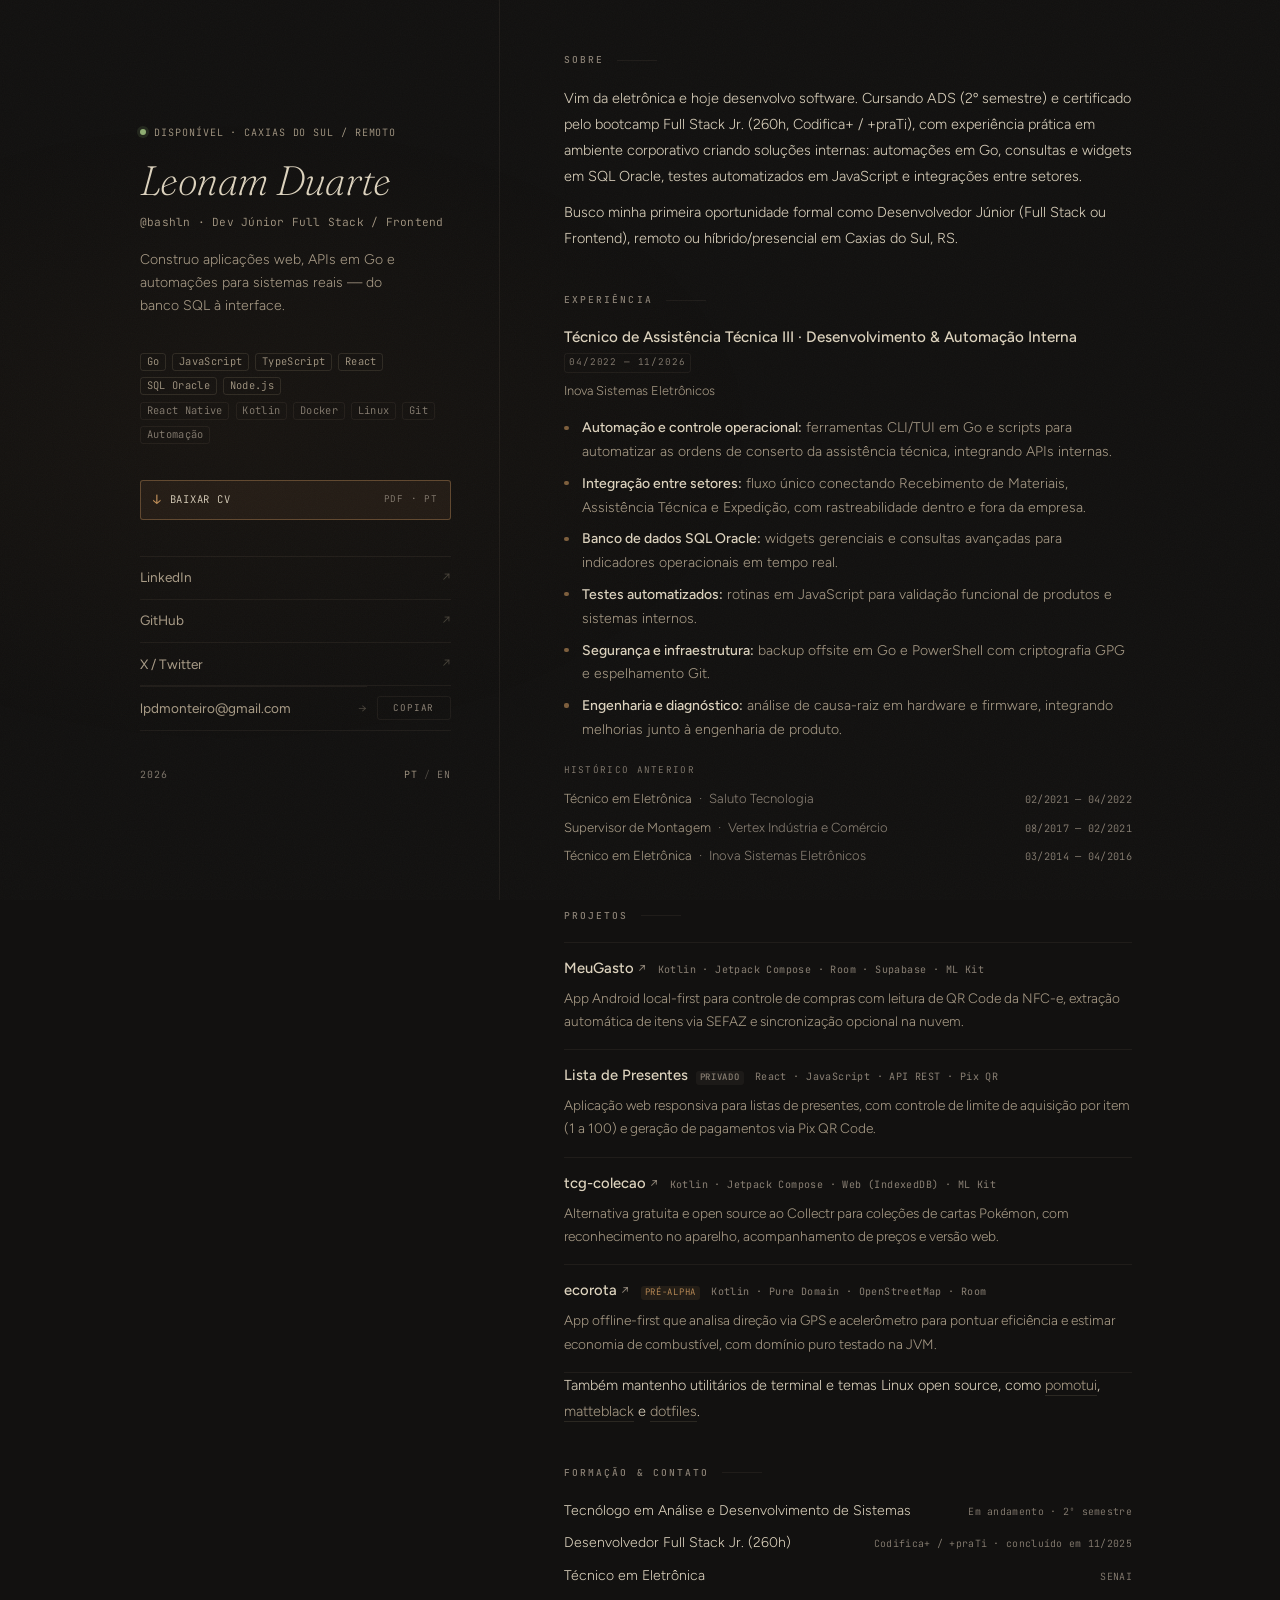
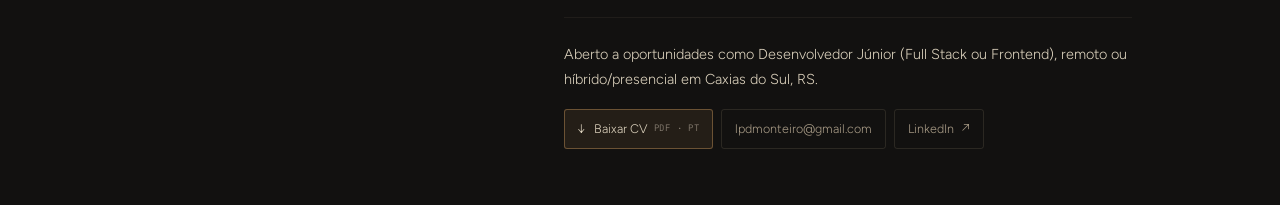
==== commit 4b0a219b: "feat: add CV download, real experience data and web project Serve the CV from assets/cv and repeat t" ====
--- a/index.html
+++ b/index.html
@@ -5,7 +5,7 @@
     <meta name="viewport" content="width=device-width, initial-scale=1" />
     <meta
       name="description"
-      content="Leonam Duarte (bashln) — Desenvolvedor Júnior Full Stack e Frontend. Experiência com automação, ordens de serviço, SQL Oracle, Go, JavaScript, Vue e React. Caxias do Sul - RS e remoto."
+      content="Leonam Duarte (bashln) — Desenvolvedor Júnior Full Stack e Frontend. Experiência com automação, ordens de conserto, SQL Oracle, Go, JavaScript, TypeScript, React e Linux. Caxias do Sul - RS e remoto."
     />
     <meta name="theme-color" content="#121110" />
     <meta name="color-scheme" content="dark" />
@@ -17,7 +17,7 @@
     />
     <meta
       property="og:description"
-      content="Go, JavaScript, Vue, React, SQL Oracle e automação de processos. Aberto a oportunidades remotas ou híbridas/presenciais em Caxias do Sul - RS."
+      content="Go, JavaScript, TypeScript, React, SQL Oracle e automação de processos. Aberto a oportunidades remotas ou híbridas/presenciais em Caxias do Sul - RS."
     />
     <meta property="og:url" content="https://bashln.github.io/portfolio/" />
     <meta
@@ -43,7 +43,7 @@
         "url": "https://bashln.github.io/portfolio/",
         "email": "lpdmonteiro@gmail.com",
         "jobTitle": "Desenvolvedor Júnior (Full Stack / Frontend)",
-        "description": "Desenvolvedor Júnior com experiência prática em automação, ordens de serviço, integrações entre áreas, SQL Oracle, Go, JavaScript, Vue e React.",
+        "description": "Desenvolvedor Júnior com experiência prática em automação, ordens de conserto, integrações entre setores, SQL Oracle, Go, JavaScript, React e Linux.",
         "address": {
           "@type": "PostalAddress",
           "addressLocality": "Caxias do Sul",
@@ -54,13 +54,27 @@
           "Go",
           "JavaScript",
           "TypeScript",
-          "Vue",
           "React",
+          "React Native",
+          "Node.js",
           "SQL",
           "Oracle",
           "Kotlin",
           "Linux",
+          "Docker",
           "Git"
+        ],
+        "hasCredential": [
+          {
+            "@type": "EducationalOccupationalCredential",
+            "name": "Desenvolvedor Full Stack Jr. (260h)",
+            "credentialCategory": "certificate",
+            "dateCreated": "2025-11",
+            "recognizedBy": {
+              "@type": "Organization",
+              "name": "Codifica+ / +praTi"
+            }
+          }
         ],
         "sameAs": [
           "https://github.com/bashln",
@@ -139,16 +153,27 @@
             </p>
           </header>
 
-          <div class="stack-group" aria-label="Stack">
+          <div class="stack-group" role="group" aria-label="Stack">
             <p class="stack stack-primary">
               <span>Go</span><span>JavaScript</span><span>TypeScript</span
-              ><span>Vue</span><span>React</span><span>SQL / Oracle</span>
+              ><span>React</span><span>SQL Oracle</span><span>Node.js</span>
             </p>
             <p class="stack stack-secondary">
-              <span>Kotlin</span><span>Linux</span><span>Git</span
+              <span>React Native</span><span>Kotlin</span><span>Docker</span
+              ><span>Linux</span><span>Git</span
               ><span data-pt="Automação" data-en="Automation">Automação</span>
             </p>
           </div>
+
+          <a
+            class="cv-cta"
+            href="assets/cv/leonam-duarte-cv-dev-jr-2026.pdf"
+            download
+          >
+            <span class="cv-cta-icon" aria-hidden="true">↓</span>
+            <span data-pt="Baixar CV" data-en="Download CV">Baixar CV</span>
+            <span class="cv-cta-meta">PDF · PT</span>
+          </a>
 
           <nav
             class="links"
@@ -223,21 +248,23 @@
         <section class="section">
           <h2 data-pt="Sobre" data-en="About">Sobre</h2>
           <p
-            data-pt="Cursando Análise e Desenvolvimento de Sistemas (ADS), com experiência prática criando ferramentas internas em ambiente de produção. Comecei automatizando rotinas no Linux e evoluí para o desenvolvimento de sistemas completos — de consultas SQL e integrações à interface final."
-            data-en="Systems Analysis and Development (ADS) student with hands-on experience building internal tools in production. I started automating workflows on Linux and grew into building end-to-end systems — from SQL queries and integrations to user interfaces."
+            data-pt="Vim da eletrônica e hoje desenvolvo software. Cursando ADS (2º semestre) e certificado pelo bootcamp Full Stack Jr. (260h, Codifica+ / +praTi), com experiência prática em ambiente corporativo criando soluções internas: automações em Go, consultas e widgets em SQL Oracle, testes automatizados em JavaScript e integrações entre setores."
+            data-en="I come from electronics and now I build software. Studying Systems Analysis and Development (2nd semester) and certified by the Full Stack Jr. bootcamp (260h, Codifica+ / +praTi), with hands-on corporate experience building internal tools: Go automation, Oracle SQL queries and widgets, JavaScript automated tests, and cross-team integrations."
           >
-            Cursando Análise e Desenvolvimento de Sistemas (ADS), com
-            experiência prática criando ferramentas internas em ambiente de
-            produção. Comecei automatizando rotinas no Linux e evoluí para o
-            desenvolvimento de sistemas completos — de consultas SQL e
-            integrações à interface final.
+            Vim da eletrônica e hoje desenvolvo software. Cursando ADS (2º
+            semestre) e certificado pelo bootcamp Full Stack Jr. (260h,
+            Codifica+ / +praTi), com experiência prática em ambiente corporativo
+            criando soluções internas: automações em Go, consultas e widgets em
+            SQL Oracle, testes automatizados em JavaScript e integrações entre
+            setores.
           </p>
           <p
-            data-pt="Busco uma vaga como Desenvolvedor Júnior (Full Stack ou Frontend), remoto ou híbrido/presencial em Caxias do Sul, RS."
-            data-en="Open to Junior Developer roles (Full Stack or Frontend) — remote, or hybrid/on-site in Caxias do Sul, RS, Brazil."
+            data-pt="Busco minha primeira oportunidade formal como Desenvolvedor Júnior (Full Stack ou Frontend), remoto ou híbrido/presencial em Caxias do Sul, RS."
+            data-en="Seeking my first formal role as a Junior Developer (Full Stack or Frontend) — remote, or hybrid/on-site in Caxias do Sul, RS, Brazil."
           >
-            Busco uma vaga como Desenvolvedor Júnior (Full Stack ou Frontend),
-            remoto ou híbrido/presencial em Caxias do Sul, RS.
+            Busco minha primeira oportunidade formal como Desenvolvedor Júnior
+            (Full Stack ou Frontend), remoto ou híbrido/presencial em Caxias do
+            Sul, RS.
           </p>
         </section>
 
@@ -249,44 +276,136 @@
                 data-pt="Técnico de Assistência Técnica III · Desenvolvimento & Automação Interna"
                 data-en="Technical Support Specialist III · Internal Systems & Automation"
               >
-                Técnico de Assistência Técnica III · Desenvolvimento & Automação
-                Interna
+                Técnico de Assistência Técnica III · Desenvolvimento &amp;
+                Automação Interna
               </h3>
-              <span
-                class="experience-meta"
-                data-pt="Sistemas em produção"
-                data-en="Production systems"
-              >
-                Sistemas em produção
-              </span>
+              <span class="experience-meta">04/2022 — 11/2026</span>
             </header>
+            <p
+              class="experience-company"
+              data-pt="Inova Sistemas Eletrônicos"
+              data-en="Inova Sistemas Eletrônicos"
+            >
+              Inova Sistemas Eletrônicos
+            </p>
             <ul class="experience-list">
-              <li
-                data-pt="Automação e controle de ordens de conserto para agilizar o fluxo da assistência técnica."
-                data-en="Built automation and repair work-order tracking tools for technical support operations."
-              >
-                Automação e controle de ordens de conserto para agilizar o fluxo
-                da assistência técnica.
-              </li>
-              <li
-                data-pt="Integração entre recebimento de materiais, assistência técnica e expedição para rastreabilidade dentro e fora da empresa."
-                data-en="Integrated workflows across material receiving, technical support, and shipping for full material traceability inside and outside the company."
-              >
-                Integração entre recebimento de materiais, assistência técnica e
-                expedição para rastreabilidade dentro e fora da empresa.
-              </li>
-              <li
-                data-pt="Criação de widgets operacionais e consultas em banco SQL Oracle."
-                data-en="Developed operational widgets and queries against Oracle SQL databases."
-              >
-                Criação de widgets operacionais e consultas em banco SQL Oracle.
-              </li>
-              <li
-                data-pt="Escrita de testes automatizados em JavaScript para garantir estabilidade das rotinas."
-                data-en="Implemented automated tests in JavaScript to keep internal workflows reliable."
-              >
-                Escrita de testes automatizados em JavaScript para garantir
-                estabilidade das rotinas.
+              <li>
+                <strong
+                  data-pt="Automação e controle operacional:"
+                  data-en="Operational automation:"
+                  >Automação e controle operacional:</strong
+                >
+                <span
+                  data-pt="ferramentas CLI/TUI em Go e scripts para automatizar as ordens de conserto da assistência técnica, integrando APIs internas."
+                  data-en="CLI/TUI tools in Go and scripts that automate repair work orders, integrating internal APIs."
+                  >ferramentas CLI/TUI em Go e scripts para automatizar as ordens
+                  de conserto da assistência técnica, integrando APIs
+                  internas.</span
+                >
+              </li>
+              <li>
+                <strong
+                  data-pt="Integração entre setores:"
+                  data-en="Cross-team integration:"
+                  >Integração entre setores:</strong
+                >
+                <span
+                  data-pt="fluxo único conectando Recebimento de Materiais, Assistência Técnica e Expedição, com rastreabilidade dentro e fora da empresa."
+                  data-en="a single flow connecting material receiving, technical support, and shipping, with material traceability inside and outside the company."
+                  >fluxo único conectando Recebimento de Materiais, Assistência
+                  Técnica e Expedição, com rastreabilidade dentro e fora da
+                  empresa.</span
+                >
+              </li>
+              <li>
+                <strong
+                  data-pt="Banco de dados SQL Oracle:"
+                  data-en="Oracle SQL database:"
+                  >Banco de dados SQL Oracle:</strong
+                >
+                <span
+                  data-pt="widgets gerenciais e consultas avançadas para indicadores operacionais em tempo real."
+                  data-en="management widgets and advanced queries for real-time operational indicators."
+                  >widgets gerenciais e consultas avançadas para indicadores
+                  operacionais em tempo real.</span
+                >
+              </li>
+              <li>
+                <strong
+                  data-pt="Testes automatizados:"
+                  data-en="Automated testing:"
+                  >Testes automatizados:</strong
+                >
+                <span
+                  data-pt="rotinas em JavaScript para validação funcional de produtos e sistemas internos."
+                  data-en="JavaScript routines for functional validation of products and internal systems."
+                  >rotinas em JavaScript para validação funcional de produtos e
+                  sistemas internos.</span
+                >
+              </li>
+              <li>
+                <strong
+                  data-pt="Segurança e infraestrutura:"
+                  data-en="Security & infrastructure:"
+                  >Segurança e infraestrutura:</strong
+                >
+                <span
+                  data-pt="backup offsite em Go e PowerShell com criptografia GPG e espelhamento Git."
+                  data-en="offsite backup in Go and PowerShell with GPG encryption and Git mirroring."
+                  >backup offsite em Go e PowerShell com criptografia GPG e
+                  espelhamento Git.</span
+                >
+              </li>
+              <li>
+                <strong
+                  data-pt="Engenharia e diagnóstico:"
+                  data-en="Engineering & diagnostics:"
+                  >Engenharia e diagnóstico:</strong
+                >
+                <span
+                  data-pt="análise de causa-raiz em hardware e firmware, integrando melhorias junto à engenharia de produto."
+                  data-en="root-cause analysis across hardware and firmware, feeding fixes back into product engineering."
+                  >análise de causa-raiz em hardware e firmware, integrando
+                  melhorias junto à engenharia de produto.</span
+                >
+              </li>
+            </ul>
+
+            <p class="experience-subhead" data-pt="Histórico anterior" data-en="Earlier roles">
+              Histórico anterior
+            </p>
+            <ul class="history-list">
+              <li>
+                <span
+                  class="history-role"
+                  data-pt="Técnico em Eletrônica"
+                  data-en="Electronics Technician"
+                  >Técnico em Eletrônica</span
+                >
+                <span class="history-org">Saluto Tecnologia</span>
+                <span class="history-period">02/2021 — 04/2022</span>
+              </li>
+              <li>
+                <span
+                  class="history-role"
+                  data-pt="Supervisor de Montagem"
+                  data-en="Assembly Supervisor"
+                  >Supervisor de Montagem</span
+                >
+                <span class="history-org"
+                  >Vertex Indústria e Comércio</span
+                >
+                <span class="history-period">08/2017 — 02/2021</span>
+              </li>
+              <li>
+                <span
+                  class="history-role"
+                  data-pt="Técnico em Eletrônica"
+                  data-en="Electronics Technician"
+                  >Técnico em Eletrônica</span
+                >
+                <span class="history-org">Inova Sistemas Eletrônicos</span>
+                <span class="history-period">03/2014 — 04/2016</span>
               </li>
             </ul>
           </article>
@@ -321,6 +440,33 @@
 
             <li class="project">
               <div class="project-head">
+                <span class="project-title">
+                  <span data-pt="Lista de Presentes" data-en="Gift Registry"
+                    >Lista de Presentes</span
+                  >
+                  <span
+                    class="project-badge project-badge--muted"
+                    data-pt="Privado"
+                    data-en="Private"
+                    >Privado</span
+                  >
+                </span>
+                <span class="project-stack"
+                  >React · JavaScript · API REST · Pix QR</span
+                >
+              </div>
+              <p
+                data-pt="Aplicação web responsiva para listas de presentes, com controle de limite de aquisição por item (1 a 100) e geração de pagamentos via Pix QR Code."
+                data-en="Responsive web app for gift registries with per-item purchase limits (1–100) and Pix QR Code payment generation."
+              >
+                Aplicação web responsiva para listas de presentes, com controle
+                de limite de aquisição por item (1 a 100) e geração de pagamentos
+                via Pix QR Code.
+              </p>
+            </li>
+
+            <li class="project">
+              <div class="project-head">
                 <a
                   href="https://github.com/bashln/tcg-colecao"
                   rel="noopener noreferrer"
@@ -340,27 +486,6 @@
                 Alternativa gratuita e open source ao Collectr para coleções de
                 cartas Pokémon, com reconhecimento no aparelho, acompanhamento de
                 preços e versão web.
-              </p>
-            </li>
-
-            <li class="project">
-              <div class="project-head">
-                <a
-                  href="https://github.com/bashln/pomotui"
-                  rel="noopener noreferrer"
-                  target="_blank"
-                >
-                  <span>pomotui</span>
-                  <span class="project-arrow" aria-hidden="true">↗</span>
-                </a>
-                <span class="project-stack">Go · Bubble Tea · Lip Gloss</span>
-              </div>
-              <p
-                data-pt="Pomodoro para terminal escrito em Go, com presets configuráveis, avanço automático e contadores por sessão."
-                data-en="Terminal Pomodoro timer written in Go with configurable presets, auto-advance, and per-session counters."
-              >
-                Pomodoro para terminal escrito em Go, com presets configuráveis,
-                avanço automático e contadores por sessão.
               </p>
             </li>
 
@@ -397,11 +522,18 @@
 
           <p class="projects-note">
             <span
-              data-pt="Também mantenho temas e configurações Linux open source, como"
-              data-en="I also maintain open-source Linux themes and setups, including"
-            >
-              Também mantenho temas e configurações Linux open source, como
+              data-pt="Também mantenho utilitários de terminal e temas Linux open source, como"
+              data-en="I also maintain open-source terminal tools and Linux themes, including"
+            >
+              Também mantenho utilitários de terminal e temas Linux open source,
+              como
             </span>
+            <a
+              href="https://github.com/bashln/pomotui"
+              rel="noopener noreferrer"
+              target="_blank"
+              >pomotui</a
+            >,
             <a
               href="https://github.com/bashln/matteblack"
               rel="noopener noreferrer"
@@ -420,15 +552,82 @@
 
         <section class="section">
           <h2 data-pt="Formação & Contato" data-en="Education & Contact">
-            Formação & Contato
+            Formação &amp; Contato
           </h2>
-          <p
-            data-pt="Análise e Desenvolvimento de Sistemas (ADS) — em andamento. Disponível para conversas técnicas, freelas ou contratação imediata."
-            data-en="Systems Analysis and Development (ADS) — in progress. Available immediately for interviews, technical chats, or full-time roles."
-          >
-            Análise e Desenvolvimento de Sistemas (ADS) — em andamento.
-            Disponível para conversas técnicas, freelas ou contratação imediata.
-          </p>
+
+          <ul class="education-list">
+            <li>
+              <span
+                class="education-title"
+                data-pt="Tecnólogo em Análise e Desenvolvimento de Sistemas"
+                data-en="Associate degree in Systems Analysis and Development"
+                >Tecnólogo em Análise e Desenvolvimento de Sistemas</span
+              >
+              <span
+                class="education-meta"
+                data-pt="Em andamento · 2º semestre"
+                data-en="In progress · 2nd semester"
+                >Em andamento · 2º semestre</span
+              >
+            </li>
+            <li>
+              <span
+                class="education-title"
+                data-pt="Desenvolvedor Full Stack Jr. (260h)"
+                data-en="Full Stack Jr. Developer (260h)"
+                >Desenvolvedor Full Stack Jr. (260h)</span
+              >
+              <span
+                class="education-meta"
+                data-pt="Codifica+ / +praTi · concluído em 11/2025"
+                data-en="Codifica+ / +praTi · completed Nov 2025"
+                >Codifica+ / +praTi · concluído em 11/2025</span
+              >
+            </li>
+            <li>
+              <span
+                class="education-title"
+                data-pt="Técnico em Eletrônica"
+                data-en="Electronics Technician"
+                >Técnico em Eletrônica</span
+              >
+              <span class="education-meta">SENAI</span>
+            </li>
+          </ul>
+
+          <div class="contact-block">
+            <p
+              class="contact-lead"
+              data-pt="Aberto a oportunidades como Desenvolvedor Júnior (Full Stack ou Frontend), remoto ou híbrido/presencial em Caxias do Sul, RS."
+              data-en="Open to Junior Developer roles (Full Stack or Frontend) — remote, or hybrid/on-site in Caxias do Sul, RS, Brazil."
+            >
+              Aberto a oportunidades como Desenvolvedor Júnior (Full Stack ou
+              Frontend), remoto ou híbrido/presencial em Caxias do Sul, RS.
+            </p>
+            <div class="contact-actions">
+              <a
+                class="btn btn-primary"
+                href="assets/cv/leonam-duarte-cv-dev-jr-2026.pdf"
+                download
+              >
+                <span aria-hidden="true">↓</span>
+                <span data-pt="Baixar CV" data-en="Download CV">Baixar CV</span>
+                <span class="btn-meta">PDF · PT</span>
+              </a>
+              <a class="btn" href="mailto:lpdmonteiro@gmail.com">
+                <span>lpdmonteiro@gmail.com</span>
+              </a>
+              <a
+                class="btn"
+                href="https://www.linkedin.com/in/leonam-monteiro-679200362"
+                rel="noopener noreferrer"
+                target="_blank"
+              >
+                <span>LinkedIn</span>
+                <span aria-hidden="true">↗</span>
+              </a>
+            </div>
+          </div>
         </section>
       </main>
     </div>
@@ -449,8 +648,8 @@
           en: 'Leonam Duarte (bashln) — Junior Developer'
         };
         var DESCRIPTIONS = {
-          pt: 'Leonam Duarte (bashln) — Desenvolvedor Júnior Full Stack e Frontend. Experiência com automação, ordens de serviço, SQL Oracle, Go, JavaScript, Vue e React. Caxias do Sul - RS e remoto.',
-          en: 'Leonam Duarte (bashln) — Junior Full Stack & Frontend Developer. Hands-on experience with Go, JavaScript, Vue, React, Oracle SQL, and process automation. Remote or Caxias do Sul, Brazil.'
+          pt: 'Leonam Duarte (bashln) — Desenvolvedor Júnior Full Stack e Frontend. Experiência com automação, ordens de conserto, SQL Oracle, Go, JavaScript, TypeScript, React e Linux. Caxias do Sul - RS e remoto.',
+          en: 'Leonam Duarte (bashln) — Junior Full Stack & Frontend Developer. Hands-on experience with Go, JavaScript, TypeScript, React, Oracle SQL, Linux, and process automation. Remote or Caxias do Sul, Brazil.'
         };
 
         var queryLang = null;
--- a/assets/style/style.css
+++ b/assets/style/style.css
@@ -137,6 +137,14 @@
   border-right: 1px solid var(--border);
 }
 
+/* Em janelas muito altas o centro deixa um vazio grande; ancora no topo. */
+@media (min-height: 1100px) {
+  .sidebar {
+    align-items: flex-start;
+    padding-top: 6rem;
+  }
+}
+
 .sidebar-inner {
   display: flex;
   flex-direction: column;
@@ -277,6 +285,42 @@
   color: var(--accent);
 }
 
+/* CV download */
+.cv-cta {
+  display: flex;
+  align-items: center;
+  gap: 0.5rem;
+  padding: 0.6rem 0.75rem;
+  border: 1px solid rgba(196, 146, 90, 0.38);
+  border-radius: 3px;
+  background: rgba(196, 146, 90, 0.08);
+  font-family: var(--ff-mono);
+  font-size: 0.66rem;
+  letter-spacing: 0.07em;
+  text-transform: uppercase;
+  color: var(--text);
+  transition: background-color 180ms ease, border-color 180ms ease;
+}
+
+.cv-cta:hover {
+  background: rgba(196, 146, 90, 0.16);
+  border-color: rgba(196, 146, 90, 0.6);
+  color: var(--text);
+}
+
+.cv-cta-icon {
+  color: var(--accent);
+  font-size: 0.8rem;
+  line-height: 1;
+}
+
+.cv-cta-meta {
+  margin-left: auto;
+  color: var(--text-dim);
+  font-size: 0.58rem;
+  letter-spacing: 0.08em;
+}
+
 /* Email row with copy action */
 .link-email-row {
   display: flex;
@@ -461,6 +505,66 @@
   border: 1px solid var(--border);
   border-radius: 3px;
   padding: 0.12em 0.5em;
+  white-space: nowrap;
+}
+
+.experience-company {
+  margin: -0.45rem 0 0.9rem;
+  font-size: 0.8rem;
+  color: var(--text-mid);
+}
+
+.experience-list strong {
+  color: var(--text);
+  font-weight: 500;
+}
+
+.experience-subhead {
+  margin: 1.35rem 0 0.55rem;
+  font-family: var(--ff-mono);
+  font-size: 0.58rem;
+  letter-spacing: 0.14em;
+  text-transform: uppercase;
+  color: var(--text-dim);
+}
+
+.history-list {
+  list-style: none;
+  margin: 0;
+  padding: 0;
+  display: grid;
+  gap: 0.4rem;
+}
+
+.history-list li {
+  display: flex;
+  flex-wrap: wrap;
+  align-items: baseline;
+  gap: 0.15rem 0.45rem;
+  font-size: 0.82rem;
+}
+
+.history-role {
+  color: var(--text-mid);
+}
+
+.history-org {
+  color: var(--text-dim);
+}
+
+.history-org::before {
+  content: '·';
+  margin-right: 0.45rem;
+  color: var(--text-dim);
+}
+
+.history-period {
+  margin-left: auto;
+  font-family: var(--ff-mono);
+  font-size: 0.64rem;
+  letter-spacing: 0.03em;
+  color: var(--text-dim);
+  white-space: nowrap;
 }
 
 .experience-list {
@@ -571,6 +675,111 @@
   padding: 0.12em 0.45em;
 }
 
+.project-title {
+  display: inline-flex;
+  align-items: baseline;
+  gap: 0.5rem;
+  font-family: var(--ff-body);
+  font-weight: 500;
+  font-size: 0.925rem;
+  line-height: 1.3;
+  color: var(--text);
+}
+
+.project-badge--muted {
+  color: var(--text-dim);
+  background: rgba(218, 200, 165, 0.05);
+}
+
+/* ── Education & contact ───────────────────────────────── */
+.education-list {
+  list-style: none;
+  margin: 0;
+  padding: 0;
+  display: grid;
+  gap: 0.55rem;
+}
+
+.education-list li {
+  display: flex;
+  flex-wrap: wrap;
+  align-items: baseline;
+  justify-content: space-between;
+  gap: 0.15rem 0.75rem;
+}
+
+.education-title {
+  font-size: 0.875rem;
+  color: var(--text);
+}
+
+.education-meta {
+  font-family: var(--ff-mono);
+  font-size: 0.62rem;
+  letter-spacing: 0.03em;
+  color: var(--text-dim);
+}
+
+.contact-block {
+  margin-top: 1.85rem;
+  padding-top: 1.5rem;
+  border-top: 1px solid var(--border);
+}
+
+.contact-lead {
+  margin: 0;
+  font-size: 0.9rem;
+  line-height: 1.75;
+  color: var(--text);
+}
+
+.contact-actions {
+  display: flex;
+  flex-wrap: wrap;
+  gap: 0.5rem;
+  margin-top: 1rem;
+}
+
+.btn {
+  display: inline-flex;
+  align-items: center;
+  gap: 0.45rem;
+  padding: 0.55rem 0.8rem;
+  border: 1px solid var(--border-mid);
+  border-radius: 3px;
+  font-family: var(--ff-body);
+  font-size: 0.78rem;
+  color: var(--text-mid);
+  transition: color 180ms ease, border-color 180ms ease,
+    background-color 180ms ease;
+}
+
+.btn:hover {
+  color: var(--text);
+  border-color: var(--border-mid);
+  background: rgba(218, 200, 165, 0.04);
+}
+
+.btn-primary {
+  border-color: rgba(196, 146, 90, 0.45);
+  background: rgba(196, 146, 90, 0.1);
+  color: var(--text);
+}
+
+.btn-primary:hover {
+  border-color: rgba(196, 146, 90, 0.7);
+  background: rgba(196, 146, 90, 0.18);
+  color: var(--text);
+}
+
+.btn-meta {
+  font-family: var(--ff-mono);
+  font-size: 0.56rem;
+  letter-spacing: 0.08em;
+  text-transform: uppercase;
+  color: var(--text-dim);
+}
+
 .project > p {
   font-size: 0.855rem;
   line-height: 1.7;
